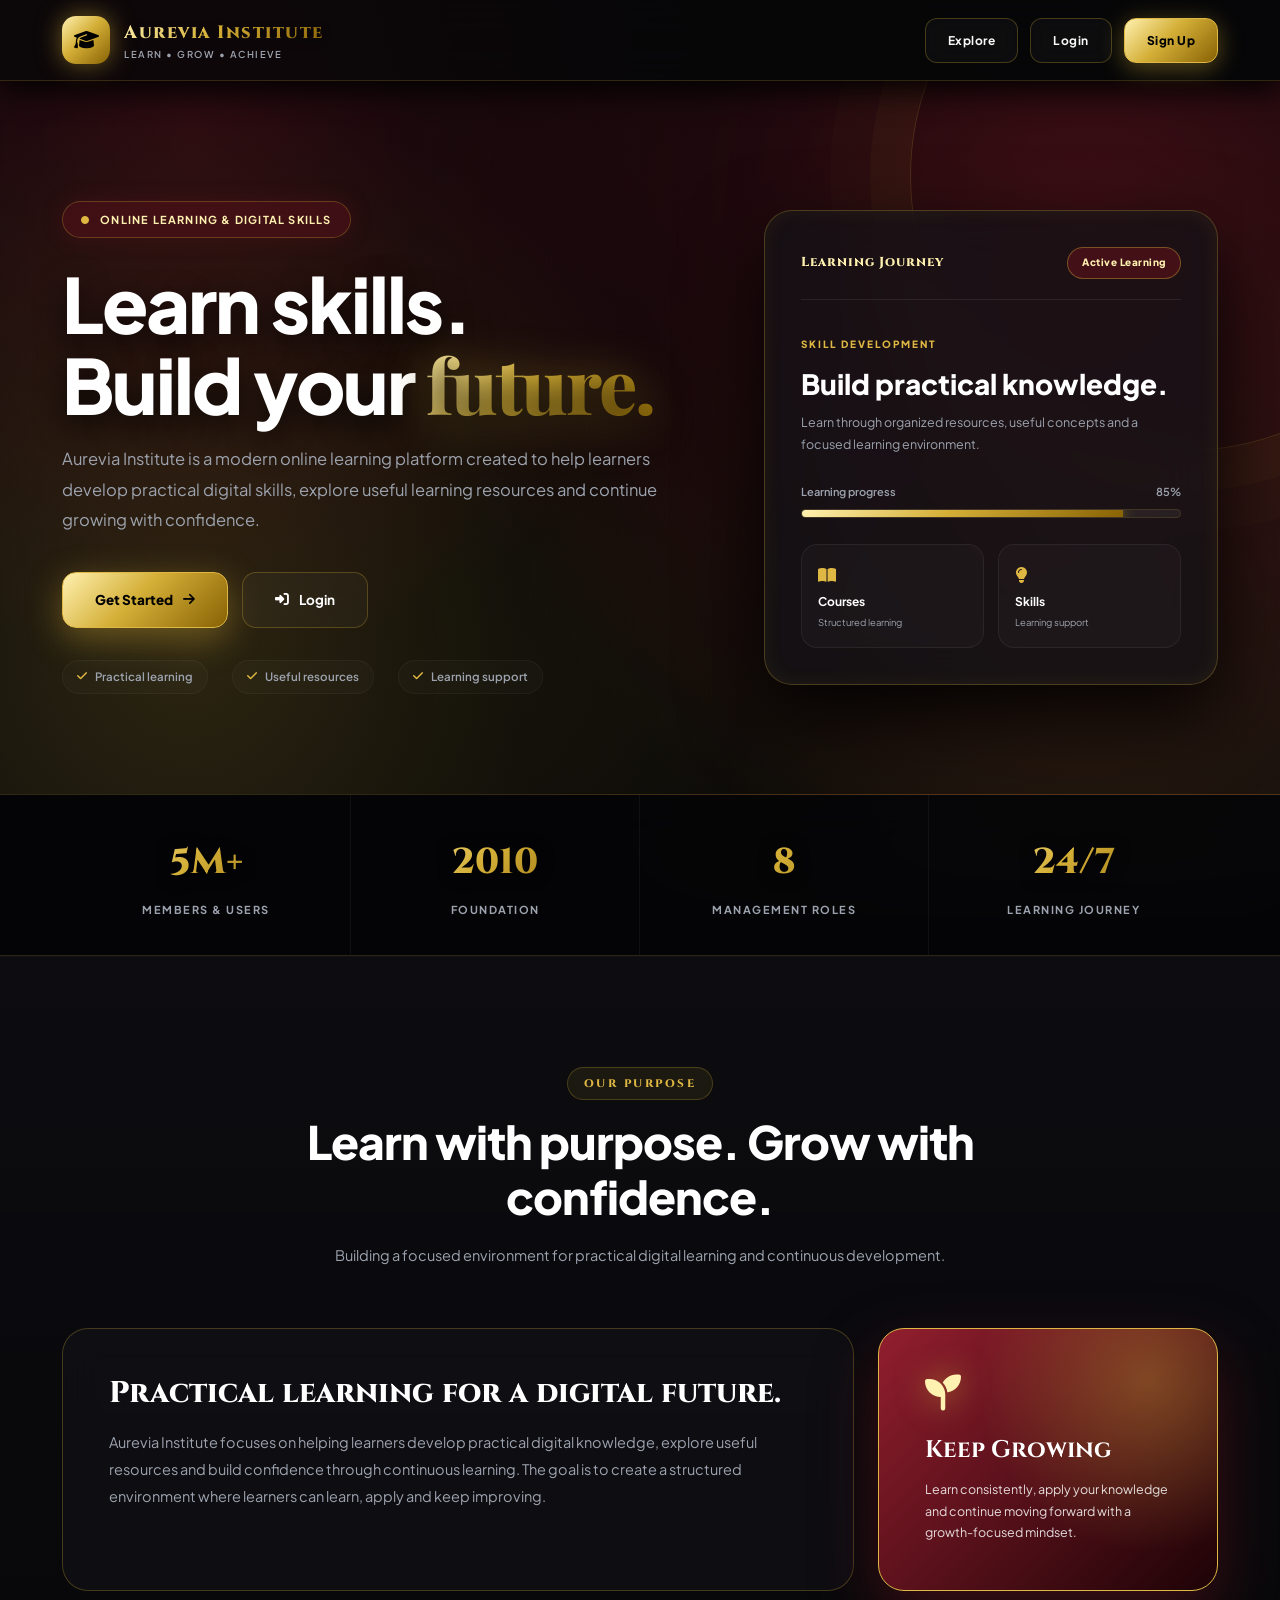
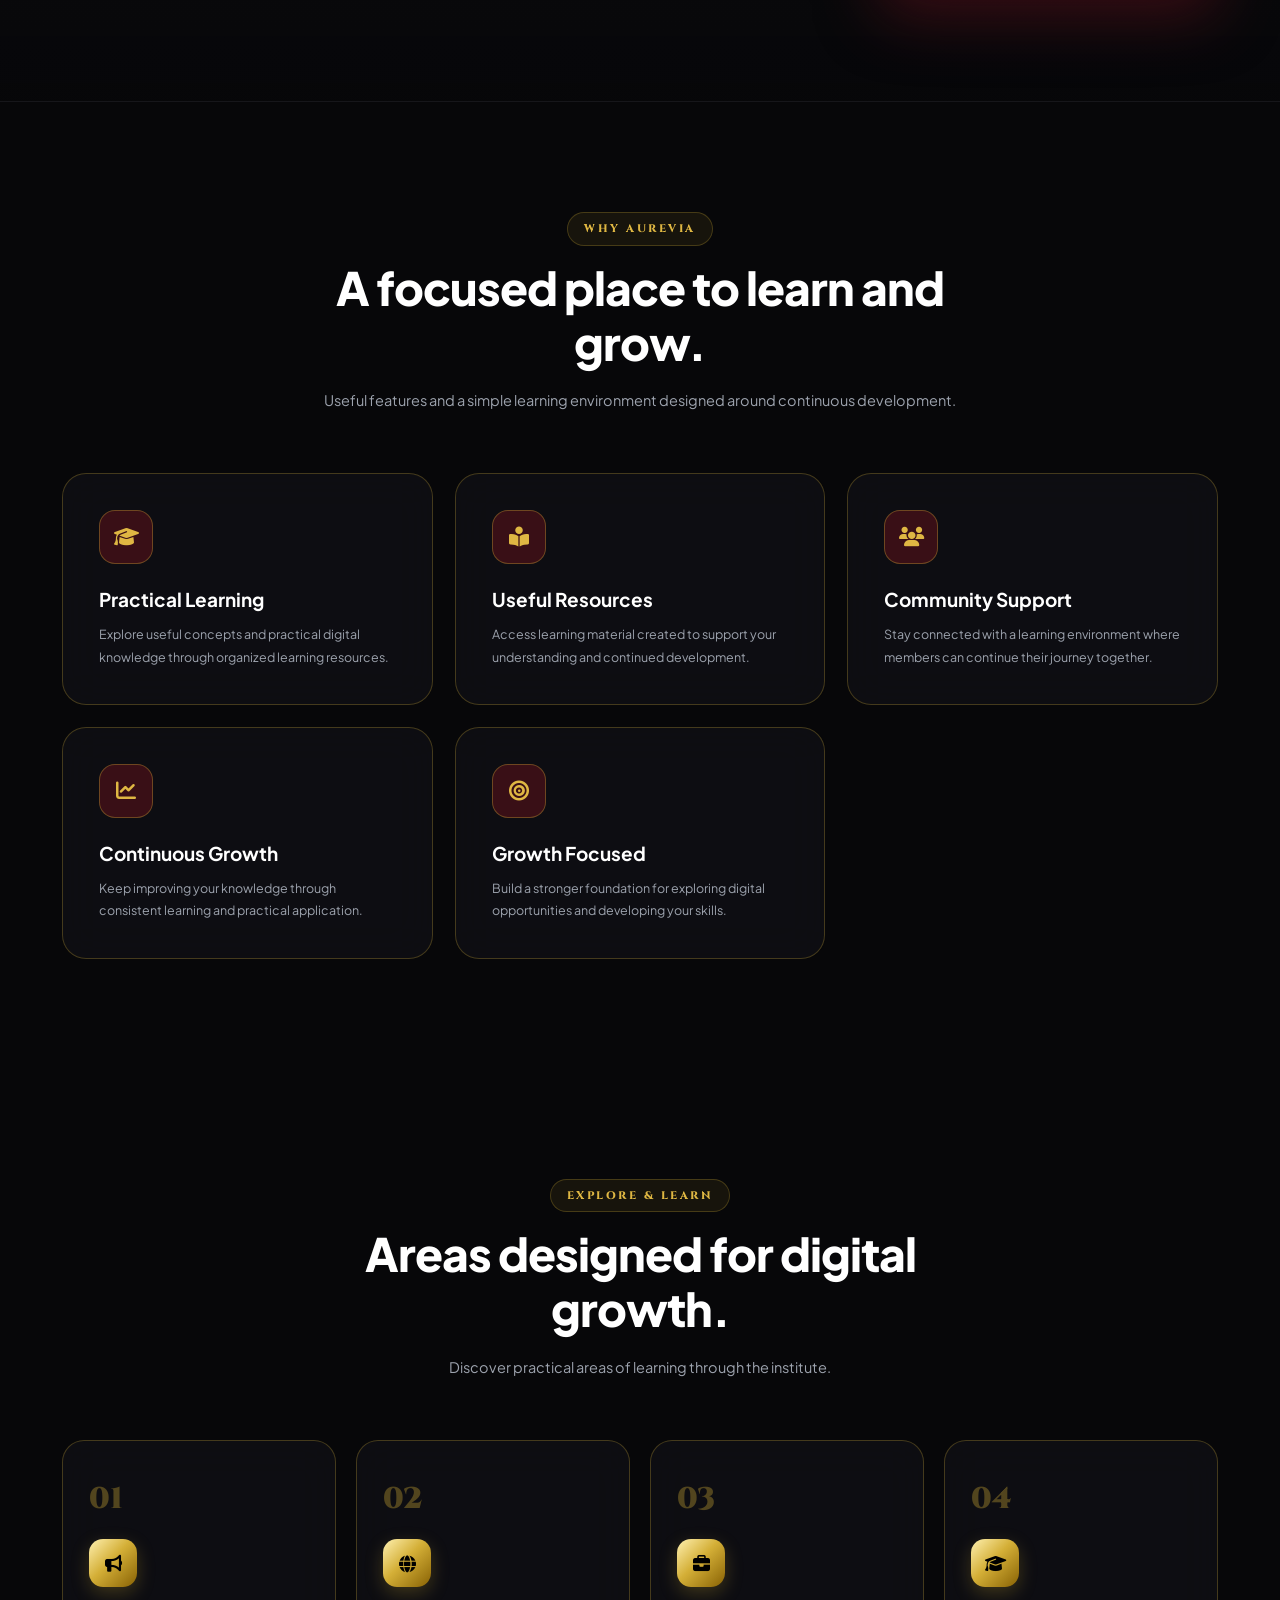
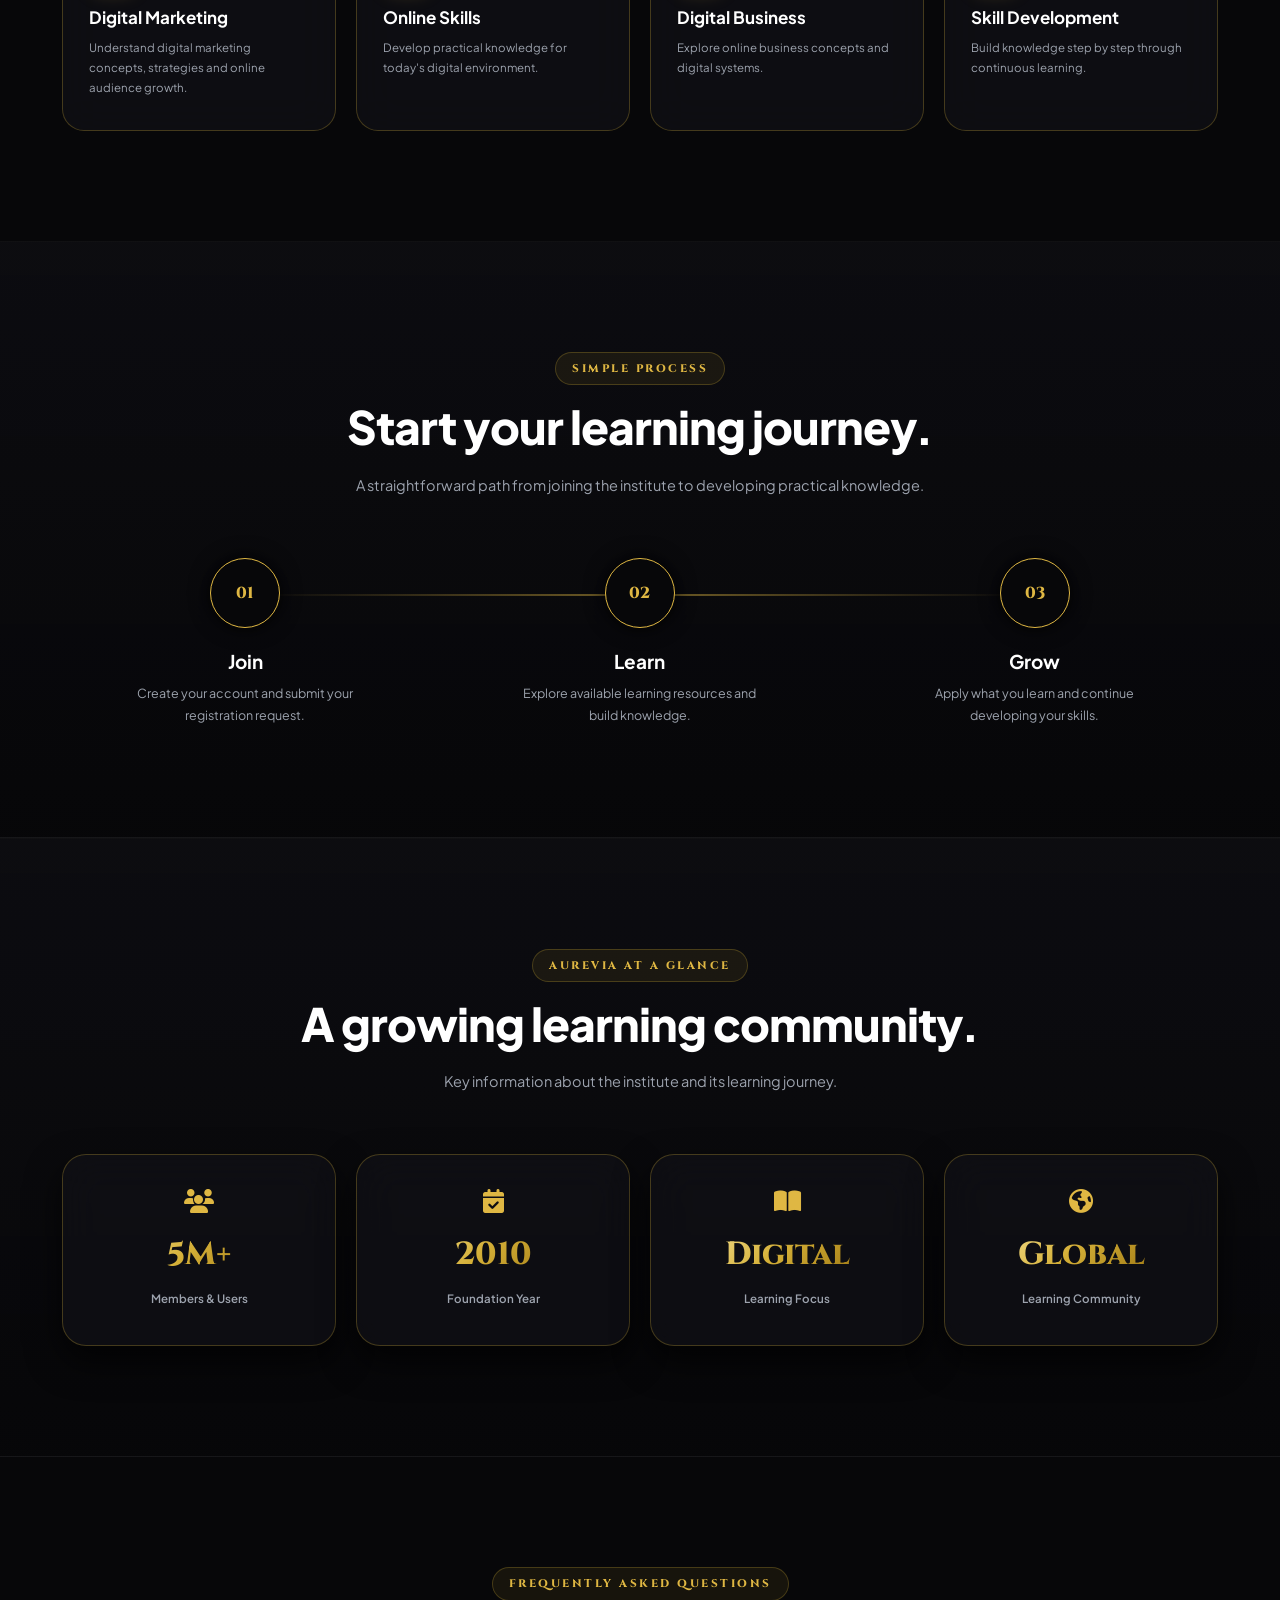
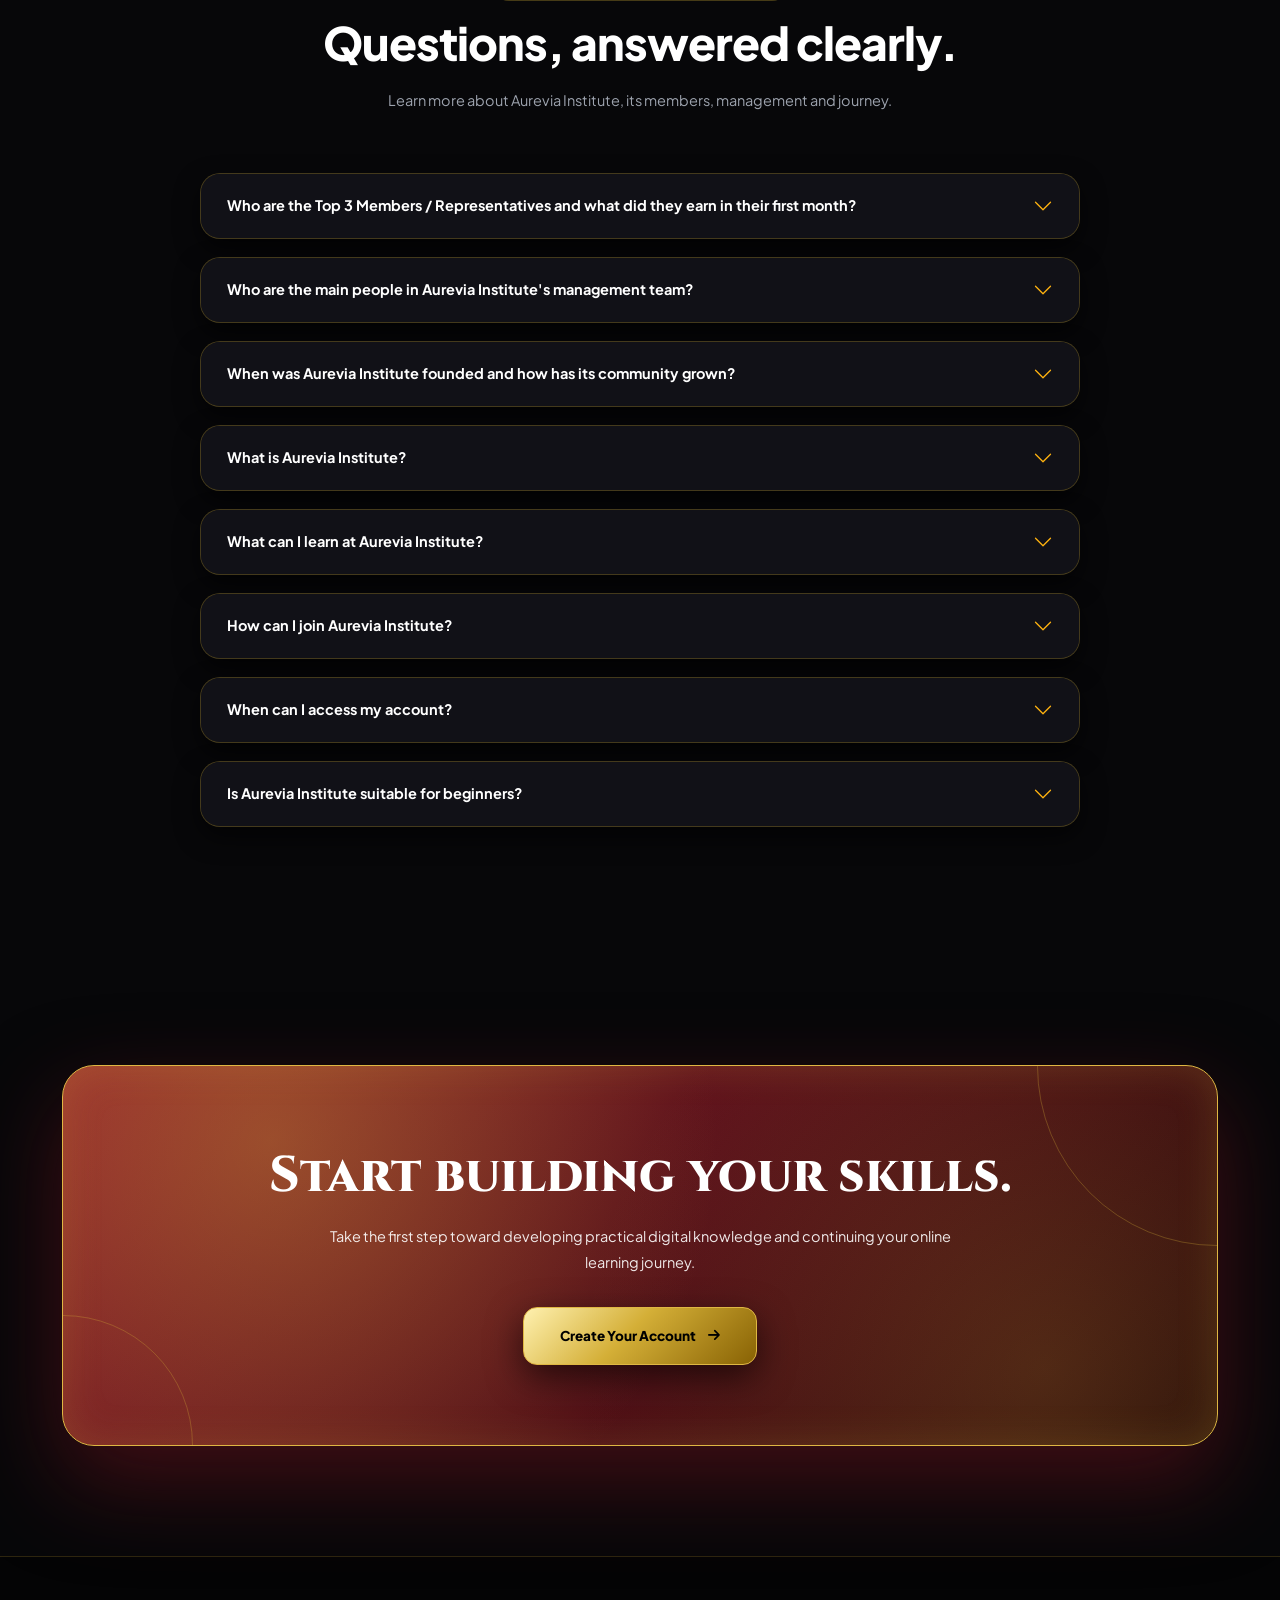
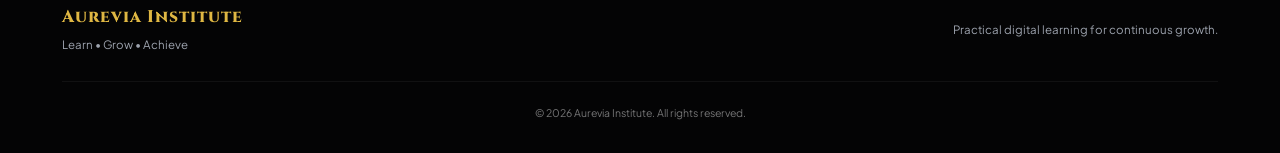
==== index.html @ 8a97bbe3 "Add website files and sitemap" ====
<!DOCTYPE html>
<html lang="en">
<head>
<meta charset="UTF-8">
<meta name="viewport" content="width=device-width, initial-scale=1.0, maximum-scale=1.0, user-scalable=no">
<title>Aurevia Institute | Learn Digital Skills & Grow Online</title>

<meta name="description" content="Aurevia Institute is an online learning platform for practical digital skills, useful courses, learning resources, community support and continuous growth.">
<meta name="keywords" content="Aurevia Institute, online courses, digital skills, online learning, digital marketing, freelancing, skill development, Pakistan">
<meta name="author" content="Aurevia Institute">
<meta name="robots" content="index, follow">
<meta name="theme-color" content="#58111a">

<link rel="canonical" href="https://your-domain.com/">

<meta property="og:type" content="website">
<meta property="og:title" content="Aurevia Institute | Learn Digital Skills">
<meta property="og:description" content="Build practical digital skills and continue your learning journey with Aurevia Institute.">
<meta property="og:url" content="https://your-domain.com/">
<meta property="og:site_name" content="Aurevia Institute">
<meta property="og:image" content="images/banner.png">

<link rel="icon" href="images/banner.png">

<link rel="preconnect" href="https://fonts.googleapis.com">
<link rel="preconnect" href="https://fonts.gstatic.com" crossorigin>

<link href="https://fonts.googleapis.com/css2?family=Cinzel:wght@600;700;800;900&family=Plus+Jakarta+Sans:wght@300;400;500;600;700;800&family=Playfair+Display:ital,wght@0,600;0,700;1,600&display=swap" rel="stylesheet">

<link href="https://cdn.jsdelivr.net/npm/bootstrap@5.3.3/dist/css/bootstrap.min.css" rel="stylesheet">
<link rel="stylesheet" href="https://cdnjs.cloudflare.com/ajax/libs/font-awesome/6.5.1/css/all.min.css">

<style>
:root{
 --primary:#58111a;
 --primary-dark:#1d0306;
 --primary-light:#921e2e;
 --gold:#dfb743;
 --gold-light:#fff1b0;
 --gold-gradient:linear-gradient(135deg, #fff1b0 0%, #d4af37 45%, #886204 100%);
 --maroon-glow:rgba(146, 30, 46, 0.45);
 --dark-bg:#070709;
 --card-bg:rgba(18, 18, 24, 0.65);
 --card-border:rgba(212, 175, 55, 0.28);
 --text-light:#f8f9fa;
 --text-muted:#9da3ae;
 --white:#ffffff;
 --shadow:0 25px 50px -12px rgba(0, 0, 0, 0.85);
}

*{box-sizing:border-box}

html{
 scroll-behavior:smooth;
}

body{
 margin:0;
 font-family:"Plus Jakarta Sans",sans-serif;
 color:var(--text-light);
 background-color:var(--dark-bg);
 background-image:
  radial-gradient(circle at 15% 15%, rgba(88,17,26,0.45) 0%, transparent 40%),
  radial-gradient(circle at 85% 75%, rgba(212,175,55,0.12) 0%, transparent 45%),
  radial-gradient(circle at 50% 50%, #040405 0%, #070709 100%);
 background-attachment: fixed;
 line-height:1.75;
 overflow-x:hidden;
}

a{text-decoration:none}
img{max-width:100%;display:block}
.container{max-width:1180px}

/* HEADER */

.site-header{
 position:sticky;
 top:0;
 z-index:1000;
 background:rgba(7, 7, 9, 0.75);
 border-bottom:1px solid rgba(212, 175, 55, 0.2);
 backdrop-filter:blur(25px);
 -webkit-backdrop-filter:blur(25px);
 box-shadow:0 10px 30px rgba(0,0,0,0.9);
}

.header-inner{
 min-height:80px;
 display:flex;
 align-items:center;
 justify-content:space-between;
}

.brand{
 display:flex;
 align-items:center;
 gap:14px;
 color:var(--white);
}

.brand:hover{color:var(--white)}

.brand-icon{
 width:48px;
 height:48px;
 display:flex;
 align-items:center;
 justify-content:center;
 border-radius:14px;
 background:var(--gold-gradient);
 color:#000;
 box-shadow:0 0 25px rgba(212,175,55,0.5);
 transition:all .4s cubic-bezier(0.175, 0.885, 0.32, 1.275);
 font-size:1.25rem;
}

.brand:hover .brand-icon{
 transform:rotate(-10deg) scale(1.12);
 box-shadow:0 0 35px rgba(212,175,55,0.8);
}

.brand-name{
 display:block;
 font-family:'Cinzel', serif;
 font-size:18px;
 font-weight:800;
 letter-spacing:1.5px;
 background:var(--gold-gradient);
 -webkit-background-clip:text;
 -webkit-text-fill-color:transparent;
 filter:drop-shadow(0 2px 4px rgba(0,0,0,0.5));
}

.brand-tagline{
 display:block;
 font-size:9.5px;
 color:var(--text-muted);
 letter-spacing:1.5px;
 font-weight:600;
 margin-top:-2px;
 text-transform:uppercase;
}

.header-actions{
 display:flex;
 align-items:center;
 gap:12px;
}

.header-login,
.header-signup{
 position:relative;
 overflow:hidden;
 padding:11px 22px;
 border-radius:12px;
 font-size:12px;
 font-weight:700;
 letter-spacing:0.5px;
 transition:all .35s ease;
 cursor:pointer;
}

.header-login{
 color:var(--text-light);
 border:1px solid var(--card-border);
 background:rgba(255,255,255,0.03);
 backdrop-filter:blur(10px);
}

.header-login:hover{
 color:var(--gold-light);
 border-color:var(--gold);
 transform:translateY(-3px);
 box-shadow:0 10px 25px rgba(212,175,55,0.25);
 background:rgba(212,175,55,0.12);
}

.header-signup{
 color:#000;
 background:var(--gold-gradient);
 border:1px solid var(--gold);
 box-shadow:0 5px 25px rgba(212,175,55,0.4);
 font-weight:800;
}

.header-signup:hover{
 color:#000;
 transform:translateY(-3px) scale(1.03);
 box-shadow:0 12px 35px rgba(212,175,55,0.65);
}

/* PREMIUM SHINE EFFECT */

.header-login::after,
.header-signup::after,
.btn-main::after,
.btn-outline::after,
.cta-button::after,
.info-card::after,
.area::after,
.hero-card::after{
 content:"";
 position:absolute;
 top:-150%;
 left:-50%;
 width:40%;
 height:400%;
 transform:rotate(30deg) translateX(-300%);
 background:linear-gradient(
  90deg,
  transparent,
  rgba(255,255,255,0.5),
  transparent
 );
 transition:transform 0.9s cubic-bezier(0.19, 1, 0.22, 1);
 pointer-events:none;
}

.header-login:hover::after,
.header-signup:hover::after,
.btn-main:hover::after,
.btn-outline:hover::after,
.cta-button:hover::after,
.info-card:hover::after,
.area:hover::after,
.hero-card:hover::after{
 transform:rotate(30deg) translateX(800%);
}

/* HERO */

.hero{
 position:relative;
 overflow:hidden;
 padding:120px 0 100px;
 background:
  radial-gradient(circle at 85% 20%, rgba(88, 17, 26, 0.65), transparent 55%),
  radial-gradient(circle at 15% 80%, rgba(212, 175, 55, 0.18), transparent 45%);
 border-bottom:1px solid rgba(212,175,55,0.2);
}

.hero::before{
 content:"";
 position:absolute;
 width:550px;
 height:550px;
 right:-180px;
 top:-180px;
 border:1px solid rgba(212, 175, 55, 0.2);
 border-radius:50%;
 box-shadow:
 0 0 0 40px rgba(212,175,55,0.03),
 0 0 0 80px rgba(212,175,55,0.015);
 pointer-events:none;
 animation:pulseGlow 8s infinite alternate ease-in-out;
}

@keyframes pulseGlow{
 0%{ transform: scale(1) rotate(0deg); opacity: 0.6; }
 100%{ transform: scale(1.05) rotate(10deg); opacity: 1; }
}

.hero-badge{
 display:inline-flex;
 align-items:center;
 gap:10px;
 padding:8px 18px;
 border:1px solid var(--card-border);
 border-radius:30px;
 background:rgba(88, 17, 26, 0.5);
 color:var(--gold-light);
 font-size:11px;
 font-weight:700;
 letter-spacing:1.2px;
 text-transform:uppercase;
 box-shadow:0 0 20px rgba(88,17,26,0.4);
 backdrop-filter:blur(10px);
}

.hero-badge i{
 font-size:8px; 
 color:var(--gold);
 animation:blink 1.5s infinite;
}

@keyframes blink { 0%, 100% { opacity: 1; } 50% { opacity: 0.3; } }

.hero h1{
 margin:25px 0 20px;
 max-width:780px;
 font-size:clamp(44px,6.5vw,76px);
 line-height:1.06;
 letter-spacing:-2px;
 font-weight:800;
 color:#fff;
 text-shadow:0 10px 30px rgba(0,0,0,0.8);
}

.hero h1 span{
 font-family:"Playfair Display",serif;
 background:var(--gold-gradient);
 -webkit-background-clip:text;
 background-clip:text;
 color:transparent;
 filter:drop-shadow(0 0 20px rgba(212,175,55,0.35));
}

.hero-description{
 max-width:650px;
 margin:0;
 color:var(--text-muted);
 font-size:16.5px;
 line-height:1.85;
 font-weight:400;
}

.hero-actions{
 display:flex;
 flex-wrap:wrap;
 gap:14px;
 margin-top:36px;
}

.btn-main,
.btn-outline{
 position:relative;
 overflow:hidden;
 display:inline-flex;
 align-items:center;
 justify-content:center;
 gap:10px;
 padding:15px 32px;
 border-radius:14px;
 font-size:13.5px;
 font-weight:700;
 transition:all .35s ease;
 cursor:pointer;
}

.btn-main{
 color:#000;
 background:var(--gold-gradient);
 border:1px solid var(--gold);
 box-shadow:0 10px 35px rgba(212,175,55,0.4);
 font-weight:800;
}

.btn-main:hover{
 color:#000;
 transform:translateY(-4px);
 box-shadow:0 18px 45px rgba(212,175,55,0.6);
}

.btn-outline{
 color:#fff;
 background:rgba(255,255,255,0.03);
 border:1px solid var(--card-border);
 backdrop-filter:blur(10px);
}

.btn-outline:hover{
 color:var(--gold-light);
 border-color:var(--gold);
 transform:translateY(-4px);
 background:rgba(212,175,55,0.1);
 box-shadow:0 12px 35px rgba(0,0,0,0.6);
}

.hero-trust{
 display:flex;
 flex-wrap:wrap;
 gap:24px;
 margin-top:32px;
 color:var(--text-muted);
 font-size:11.5px;
 font-weight:600;
}

.hero-trust span{
 display:flex;
 align-items:center;
 gap:8px;
 background:rgba(255,255,255,0.02);
 padding:6px 14px;
 border-radius:20px;
 border:1px solid rgba(255,255,255,0.04);
}

.hero-trust i{color:var(--gold)}

.hero-visual{
 position:relative;
 min-height:440px;
 display:flex;
 align-items:center;
 justify-content:center;
}

.hero-card{
 width:min(100%,480px);
 padding:36px;
 border:1px solid var(--card-border);
 border-radius:28px;
 background:rgba(18, 18, 24, 0.7);
 backdrop-filter:blur(25px);
 -webkit-backdrop-filter:blur(25px);
 box-shadow:0 30px 80px rgba(0,0,0,0.95), inset 0 0 20px rgba(212,175,55,0.08);
 transition:all .45s ease;
 position:relative;
 overflow:hidden;
}

.hero-card:hover{
 transform:translateY(-10px) scale(1.02);
 border-color:var(--gold);
 box-shadow:0 40px 90px rgba(88,17,26,0.65), 0 0 30px rgba(212,175,55,0.25);
}

.hero-card-top{
 display:flex;
 align-items:center;
 justify-content:space-between;
 padding-bottom:20px;
 border-bottom:1px solid rgba(255,255,255,0.08);
}

.hero-card-title{
 font-size:13px;
 font-weight:800;
 color:var(--gold-light);
 font-family:'Cinzel', serif;
 letter-spacing:1px;
}

.hero-status{
 padding:6px 14px;
 border-radius:20px;
 background:rgba(88, 17, 26, 0.65);
 border:1px solid rgba(212,175,55,0.4);
 color:var(--gold-light);
 font-size:10px;
 font-weight:800;
 letter-spacing:0.5px;
}

.hero-card-body{
 padding-top:28px;
}

.hero-card-body small{
 color:var(--gold);
 font-size:10px;
 font-weight:800;
 letter-spacing:2px;
}

.hero-card-body h2{
 margin:10px 0;
 font-size:28px;
 line-height:1.3;
 color:#fff;
 font-weight:800;
}

.hero-card-body p{
 margin:0;
 color:var(--text-muted);
 font-size:12.5px;
 line-height:1.75;
}

.progress-area{margin-top:26px}

.progress-label{
 display:flex;
 justify-content:space-between;
 font-size:11px;
 color:var(--text-muted);
 margin-bottom:8px;
 font-weight:600;
}

.progress{
 height:9px;
 background:rgba(255,255,255,0.06);
 border-radius:20px;
 overflow:hidden;
 border:1px solid rgba(212,175,55,0.15);
}

.progress-bar{
 background:var(--gold-gradient);
 box-shadow:0 0 15px rgba(212,175,55,0.9);
}

.hero-mini-grid{
 display:grid;
 grid-template-columns:repeat(2,1fr);
 gap:14px;
 margin-top:26px;
}

.hero-mini{
 padding:16px;
 border:1px solid rgba(255,255,255,0.06);
 border-radius:16px;
 background:rgba(255,255,255,0.025);
 transition:all .35s ease;
}

.hero-mini:hover{
 transform:translateY(-4px);
 border-color:var(--gold);
 background:rgba(88,17,26,0.35);
 box-shadow:0 12px 28px rgba(0,0,0,0.6);
}

.hero-mini i{
 color:var(--gold);
 font-size:16px;
 margin-bottom:8px;
}

.hero-mini strong{
 display:block;
 font-size:12px;
 color:#fff;
}

.hero-mini span{
 display:block;
 color:var(--text-muted);
 font-size:9.5px;
 margin-top:2px;
}

/* STATS */

.stats{
 border-bottom:1px solid rgba(212,175,55,0.2);
 background:rgba(5, 5, 7, 0.9);
 position:relative;
 z-index:10;
 backdrop-filter:blur(20px);
}

.stats-grid{
 display:grid;
 grid-template-columns:repeat(4,1fr);
}

.stat{
 padding:36px 20px;
 text-align:center;
 border-right:1px solid rgba(255,255,255,0.05);
 transition:all .35s ease;
}

.stat:last-child{border-right:0}

.stat:hover{
 background:rgba(88, 17, 26, 0.3);
 box-shadow:inset 0 0 25px rgba(212,175,55,0.08);
}

.stat strong{
 display:block;
 font-family:'Cinzel', serif;
 background:var(--gold-gradient);
 -webkit-background-clip:text;
 -webkit-text-fill-color:transparent;
 font-size:36px;
 font-weight:800;
 filter:drop-shadow(0 2px 8px rgba(0,0,0,0.8));
}

.stat span{
 display:block;
 margin-top:6px;
 color:var(--text-muted);
 font-size:11px;
 text-transform:uppercase;
 letter-spacing:1.5px;
 font-weight:700;
}

/* COMMON SECTIONS */

.section{
 padding:110px 0;
 position:relative;
}

.section-light{
 background:linear-gradient(180deg, rgba(15, 15, 20, 0.7) 0%, rgba(7, 7, 9, 0.95) 100%);
 border-top:1px solid rgba(255,255,255,0.04);
 border-bottom:1px solid rgba(255,255,255,0.04);
}

.section-head{
 max-width:720px;
 margin:0 auto 60px;
 text-align:center;
}

.section-label{
 display:inline-block;
 margin-bottom:14px;
 color:var(--gold);
 font-size:11px;
 font-weight:800;
 letter-spacing:2.5px;
 text-transform:uppercase;
 font-family:'Cinzel', serif;
 background:rgba(212,175,55,0.08);
 padding:6px 16px;
 border-radius:20px;
 border:1px solid rgba(212,175,55,0.25);
}

.section-head h2{
 margin:0;
 font-size:clamp(32px,4.2vw,46px);
 line-height:1.2;
 letter-spacing:-1px;
 font-weight:800;
 color:#fff;
}

.section-head p{
 margin:18px auto 0;
 max-width:640px;
 color:var(--text-muted);
 font-size:14.5px;
}

/* PURPOSE */

.purpose{
 display:grid;
 grid-template-columns:1.4fr .6fr;
 gap:24px;
}

.purpose-main,
.purpose-side{
 border-radius:26px;
 padding:46px;
 transition:all .4s ease;
 position:relative;
 overflow:hidden;
}

.purpose-main{
 border:1px solid var(--card-border);
 background:var(--card-bg);
 backdrop-filter:blur(20px);
}

.purpose-main:hover{
 transform:translateY(-6px);
 box-shadow:0 30px 70px rgba(88,17,26,0.45);
 border-color:var(--gold);
}

.purpose-main h3{
 margin:0 0 18px;
 font-size:30px;
 font-weight:800;
 color:#fff;
 font-family:'Cinzel', serif;
}

.purpose-main p{
 margin:0;
 color:var(--text-muted);
 font-size:14.5px;
 line-height:1.85;
}

.purpose-side{
 color:#fff;
 background:
  radial-gradient(circle at 80% 20%, rgba(212,175,55,0.35), transparent 50%),
  linear-gradient(135deg, var(--primary-light), var(--primary-dark));
 border:1px solid var(--gold);
 box-shadow:0 25px 60px rgba(88,17,26,0.6);
}

.purpose-side:hover{
 transform:translateY(-6px) scale(1.02);
 box-shadow:0 35px 80px rgba(88,17,26,0.8), 0 0 30px rgba(212,175,55,0.4);
}

.purpose-side i{
 font-size:36px;
 margin-bottom:25px;
 color:var(--gold-light);
 filter:drop-shadow(0 0 15px rgba(212,175,55,0.6));
}

.purpose-side h3{
 margin:0 0 14px;
 font-size:24px;
 font-family:'Cinzel', serif;
 font-weight:700;
}

.purpose-side p{
 margin:0;
 color:rgba(255,255,255,0.85);
 font-size:12.5px;
}

/* CARDS */

.cards-grid{
 display:grid;
 grid-template-columns:repeat(3,1fr);
 gap:22px;
}

.info-card{
 position:relative;
 overflow:hidden;
 padding:36px;
 border:1px solid var(--card-border);
 border-radius:24px;
 background:var(--card-bg);
 backdrop-filter:blur(20px);
 transition:all .4s ease;
}

.info-card:hover{
 transform:translateY(-8px);
 border-color:var(--gold);
 box-shadow:0 30px 60px rgba(88,17,26,0.45), 0 0 20px rgba(212,175,55,0.2);
 background:rgba(24, 24, 32, 0.85);
}

.icon{
 width:54px;
 height:54px;
 display:flex;
 align-items:center;
 justify-content:center;
 margin-bottom:24px;
 border-radius:16px;
 background:rgba(88, 17, 26, 0.6);
 border:1px solid rgba(212,175,55,0.35);
 color:var(--gold);
 font-size:20px;
 transition:all .4s cubic-bezier(0.175, 0.885, 0.32, 1.275);
}

.info-card:hover .icon{
 transform:scale(1.12) rotate(-6deg);
 background:var(--gold-gradient);
 color:#000;
 box-shadow:0 0 25px rgba(212,175,55,0.6);
}

.info-card h3{
 margin:0 0 12px;
 font-size:19px;
 color:#fff;
 font-weight:700;
}

.info-card p{
 margin:0;
 color:var(--text-muted);
 font-size:12.5px;
 line-height:1.8;
}

/* LEARNING AREAS */

.area-grid{
 display:grid;
 grid-template-columns:repeat(4,1fr);
 gap:20px;
}

.area{
 position:relative;
 overflow:hidden;
 padding:32px 26px;
 border:1px solid var(--card-border);
 border-radius:22px;
 background:var(--card-bg);
 backdrop-filter:blur(20px);
 transition:all .4s ease;
}

.area:hover{
 transform:translateY(-8px);
 border-color:var(--gold);
 box-shadow:0 30px 60px rgba(88,17,26,0.45);
 background:rgba(24, 24, 32, 0.85);
}

.area-number{
 color:rgba(212, 175, 55, 0.35);
 font-size:30px;
 font-weight:900;
 font-family:'Cinzel', serif;
}

.area-icon{
 width:48px;
 height:48px;
 display:flex;
 align-items:center;
 justify-content:center;
 margin:14px 0 20px;
 border-radius:14px;
 background:var(--gold-gradient);
 color:#000;
 transition:all .4s ease;
 font-size:17px;
 box-shadow:0 6px 18px rgba(212,175,55,0.25);
}

.area:hover .area-icon{
 transform:scale(1.12) rotate(-6deg);
 box-shadow:0 0 30px rgba(212,175,55,0.7);
}

.area h3{
 margin:0 0 10px;
 font-size:17px;
 color:#fff;
 font-weight:700;
}

.area p{
 margin:0;
 color:var(--text-muted);
 font-size:11.5px;
 line-height:1.75;
}

/* JOURNEY */

.journey{
 display:grid;
 grid-template-columns:repeat(3,1fr);
 gap:28px;
 position:relative;
}

.journey-line{
 position:absolute;
 left:17%;
 right:17%;
 top:36px;
 height:2px;
 background:linear-gradient(90deg,transparent,var(--gold),transparent);
 opacity:0.5;
}

.step{
 position:relative;
 z-index:1;
 text-align:center;
}

.step-number{
 width:70px;
 height:70px;
 margin:0 auto 22px;
 display:flex;
 align-items:center;
 justify-content:center;
 border:1px solid var(--gold);
 border-radius:50%;
 background:var(--dark-bg);
 color:var(--gold);
 font-size:16px;
 font-weight:800;
 font-family:'Cinzel', serif;
 transition:all .4s ease;
 box-shadow:0 0 20px rgba(0,0,0,0.9);
}

.step:hover .step-number{
 background:var(--gold-gradient);
 color:#000;
 transform:scale(1.15);
 box-shadow:0 0 35px rgba(212,175,55,0.7);
}

.step h3{
 margin:0 0 10px;
 font-size:19px;
 color:#fff;
 font-weight:700;
}

.step p{
 max-width:260px;
 margin:auto;
 color:var(--text-muted);
 font-size:12.5px;
}

/* PREMIUM STATS */

.premium-stats{
 display:grid;
 grid-template-columns:repeat(4,1fr);
 gap:20px;
}

.premium-stat{
 position:relative;
 overflow:hidden;
 padding:34px 24px;
 border:1px solid var(--card-border);
 border-radius:24px;
 background:var(--card-bg);
 backdrop-filter:blur(20px);
 text-align:center;
 box-shadow:0 15px 35px rgba(0,0,0,0.7);
 transition:all .4s ease;
}

.premium-stat::before{
 content:"";
 position:absolute;
 inset:0;
 background:linear-gradient(
  120deg,
  transparent 35%,
  rgba(212,175,55,0.2),
  transparent 65%
 );
 transform:translateX(-110%);
 transition:.8s;
}

.premium-stat:hover::before{
 transform:translateX(110%);
}

.premium-stat:hover{
 transform:translateY(-8px);
 border-color:var(--gold);
 box-shadow:0 30px 60px rgba(88,17,26,0.5), 0 0 25px rgba(212,175,55,0.25);
}

.premium-stat i{
 color:var(--gold);
 font-size:24px;
 margin-bottom:14px;
}

.premium-stat strong{
 display:block;
 font-family:'Cinzel', serif;
 font-size:32px;
 background:var(--gold-gradient);
 -webkit-background-clip:text;
 background-clip:text;
 color:transparent;
 font-weight:800;
}

.premium-stat span{
 color:var(--text-muted);
 font-size:11.5px;
 font-weight:600;
}

/* FAQ */

.faq-wrap{
 max-width:880px;
 margin:auto;
}

.accordion-item{
 margin-bottom:18px;
 border:1px solid var(--card-border)!important;
 border-radius:20px!important;
 overflow:hidden;
 background:var(--card-bg);
 backdrop-filter:blur(20px);
 transition:all .35s ease;
 box-shadow:0 10px 25px rgba(0,0,0,0.6);
}

.accordion-item:hover{
 border-color:var(--gold)!important;
 box-shadow:0 15px 35px rgba(88,17,26,0.45), 0 0 20px rgba(212,175,55,0.2);
 transform:translateY(-3px);
}

.accordion-button{
 padding:22px 26px;
 font-size:14.5px;
 font-weight:700;
 color:#fff;
 background:rgba(20, 20, 28, 0.7);
 box-shadow:none!important;
 transition:all .3s ease;
}

.accordion-button:hover{
 color:var(--gold-light);
 padding-left:30px;
 background:rgba(88, 17, 26, 0.25);
}

.accordion-button:not(.collapsed){
 color:var(--gold);
 background:rgba(88, 17, 26, 0.45);
 border-bottom:1px solid var(--card-border);
}

.accordion-button::after {
  filter: invert(80%) sepia(50%) saturate(1000%) hue-rotate(350deg);
}

.accordion-body{
 padding:26px;
 color:var(--text-muted);
 font-size:13.5px;
 line-height:1.85;
 background:rgba(10, 10, 14, 0.85);
}

.accordion-body strong{
 color:var(--gold-light);
 font-weight:700;
}

/* CTA */

.cta{
 padding:110px 0;
}

.cta-box{
 position:relative;
 overflow:hidden;
 padding:80px 35px;
 border-radius:32px;
 background:
  radial-gradient(circle at 18% 20%, rgba(212,175,55,0.35), transparent 45%),
  radial-gradient(circle at 85% 80%, rgba(212,175,55,0.2), transparent 45%),
  linear-gradient(135deg, var(--primary-light), var(--primary-dark));
 color:#fff;
 text-align:center;
 border:1px solid var(--gold);
 box-shadow:0 35px 90px rgba(88,17,26,0.7), inset 0 0 40px rgba(212,175,55,0.2);
}

.cta-box::before,
.cta-box::after{
 content:"";
 position:absolute;
 border:1px solid rgba(212,175,55,0.3);
 border-radius:50%;
 pointer-events:none;
}

.cta-box::before{
 width:360px;
 height:360px;
 right:-180px;
 top:-180px;
}

.cta-box::after{
 width:260px;
 height:260px;
 left:-130px;
 bottom:-130px;
}

.cta-box h2{
 margin:0 0 18px;
 font-size:clamp(32px,4.5vw,50px);
 font-weight:800;
 font-family:'Cinzel', serif;
 position:relative;
 z-index:1;
 color:#fff;
}

.cta-box p{
 max-width:640px;
 margin:0 auto 32px;
 color:rgba(255,255,255,0.9);
 font-size:14.5px;
 position:relative;
 z-index:1;
}

.cta-button{
 position:relative;
 overflow:hidden;
 display:inline-flex;
 align-items:center;
 gap:12px;
 padding:16px 36px;
 border-radius:14px;
 background:var(--gold-gradient);
 color:#000;
 font-size:13.5px;
 font-weight:800;
 z-index:2;
 transition:all .35s ease;
 border:1px solid var(--gold);
 box-shadow:0 12px 35px rgba(0,0,0,0.6);
 cursor:pointer;
}

.cta-button:hover{
 color:#000;
 transform:translateY(-4px) scale(1.03);
 box-shadow:0 18px 45px rgba(212,175,55,0.7);
}

/* FOOTER */

footer{
 padding:45px 0 30px;
 background:#040405;
 border-top:1px solid rgba(212,175,55,0.2);
 color:var(--text-muted);
}

.footer-top{
 display:flex;
 align-items:center;
 justify-content:space-between;
 gap:20px;
}

.footer-brand{
 font-family:'Cinzel', serif;
 color:var(--gold);
 font-size:17px;
 font-weight:800;
 letter-spacing:1px;
}

.footer-desc{
 margin:4px 0 0;
 font-size:11.5px;
 color:var(--text-muted);
}

.footer-copy{
 padding-top:22px;
 margin-top:26px;
 border-top:1px solid rgba(255,255,255,0.05);
 font-size:10.5px;
 text-align:center;
 color:rgba(255,255,255,0.45);
}

/* RESPONSIVE */

@media(max-width:991px){
 .purpose{ grid-template-columns:1fr; }
 .area-grid{ grid-template-columns:repeat(2,1fr); }
 .cards-grid{ grid-template-columns:repeat(2,1fr); }
 .premium-stats{ grid-template-columns:repeat(2,1fr); }
}

@media(max-width:767px){
 .header-inner{ min-height:70px; }
 .brand-tagline{ display:none; }
 .brand-name{ font-size:15px; }
 .brand-icon{ width:40px; height:40px; font-size:1.1rem; }
 .header-login, .header-signup{ padding:9px 14px; font-size:11px; }
  .premium-stat strong{
  font-size:26px;
  }
 .hero{ padding:70px 0; }
 .hero h1{ font-size:42px; letter-spacing:-1px; }
 .hero-description{ font-size:13.5px; }
 .hero-actions{ flex-direction:column; }
 .btn-main, .btn-outline{ width:100%; }
 .hero-trust{ flex-direction:column; gap:10px; }
 .hero-visual{ margin-top:25px; min-height:auto; }
 .hero-card{ padding:26px; }
 .stats-grid{ grid-template-columns:repeat(2,1fr); }
 .stat:nth-child(2){ border-right:0; }
 .stat:nth-child(1), .stat:nth-child(2){ border-bottom:1px solid rgba(255,255,255,0.05); }
 .section{ padding:75px 0; }
 .section-head{ margin-bottom:40px; }
 .purpose-main, .purpose-side{ padding:30px 22px; }
 .cards-grid{ grid-template-columns:1fr; }
 .area-grid{ grid-template-columns:1fr; }
 .premium-stats{ grid-template-columns:1fr 1fr; }
 .journey{ grid-template-columns:1fr; gap:32px; }
 .journey-line{ display:none; }
 .cta{ padding:70px 14px; }
 .cta-box{ padding:50px 22px; }
 .footer-top{ flex-direction:column; align-items:flex-start; }
}

@media(prefers-reduced-motion:reduce){
 *, *::before, *::after{
  scroll-behavior:auto!important;
  transition:none!important;
  animation:none!important;
 }
}
</style>

<!-- SEO STRUCTURED DATA -->

<script type="application/ld+json">
{
 "@context":"https://schema.org",
 "@type":"EducationalOrganization",
 "name":"Aurevia Institute",
 "url":"https://your-domain.com/",
 "description":"Online learning platform for practical digital skills and useful learning resources."
}
</script>

<script type="application/ld+json">
{
 "@context":"https://schema.org",
 "@type":"WebSite",
 "name":"Aurevia Institute",
 "url":"https://your-domain.com/"
}
</script>

<script type="application/ld+json">
{
 "@context":"https://schema.org",
 "@type":"FAQPage",
 "mainEntity":[

  {
   "@type":"Question",
   "name":"Who are the Top 3 Members or Representatives and what did they earn in their first month?",
   "acceptedAnswer":{
    "@type":"Answer",
    "text":"The highlighted Top 3 are Miss Venom with PKR 10,00,000 in net full earnings during her first month, Mr. Faizi with PKR 5,00,000 in first-month earnings, and Miss Mariyam with PKR 5,00,000 in first-month earnings."
   }
  },

  {
   "@type":"Question",
   "name":"Who are the main people in Aurevia Institute management?",
   "acceptedAnswer":{
    "@type":"Answer",
    "text":"The management team includes Hareem Fatima as Founder and Owner, Damon as CEO, Aariz Khan as Managing Director, Zayan Mirza as COO, Fatima as Marketing Director, Olivia as HR Director, Monaza as CFO and Faris as Senior Manager."
   }
  },

  {
   "@type":"Question",
   "name":"When was Aurevia Institute founded and how has its community grown?",
   "acceptedAnswer":{
    "@type":"Answer",
    "text":"The foundation of Aurevia Institute was laid in 2010. Its leadership and management team have continued to contribute to its direction and growth. The institute is presented as having a community of more than 5 million members and users, with new users joining on an ongoing basis."
   }
  }

 ]
}
</script>

</head>

<body>
<header class="site-header">

 <div class="container">

  <div class="header-inner">

   <a href="index.html" class="brand" aria-label="Aurevia Institute Home">

    <span class="brand-icon">
     <i class="fa-solid fa-graduation-cap"></i>
    </span>

    <span>
     <span class="brand-name">Aurevia Institute</span>
     <span class="brand-tagline">Learn • Grow • Achieve</span>
    </span>

   </a>

   <div class="header-actions">
    <a href="#faq" class="header-login">Explore</a>
    <a href="login.html" class="header-login">Login</a>
    <a href="signup.html" class="header-signup">Sign Up</a>
   </div>

  </div>

 </div>

</header>

<main>

<section class="hero">

 <div class="container">

  <div class="row align-items-center g-5">

   <div class="col-lg-7">

    <div class="hero-badge">
     <i class="fa-solid fa-circle"></i>
     Online Learning & Digital Skills
    </div>

    <h1>
     Learn skills.
     <br>
     Build your <span>future.</span>
    </h1>

    <p class="hero-description">
     Aurevia Institute is a modern online learning platform
     created to help learners develop practical digital skills,
     explore useful learning resources and continue growing
     with confidence.
    </p>

    <div class="hero-actions">

     <a href="signup.html" class="btn-main">
      Get Started
      <i class="fa-solid fa-arrow-right"></i>
     </a>

     <a href="login.html" class="btn-outline">
      <i class="fa-solid fa-right-to-bracket"></i>
      Login
     </a>

    </div>

    <div class="hero-trust">
     <span>
      <i class="fa-solid fa-check"></i>
      Practical learning
     </span>

     <span>
      <i class="fa-solid fa-check"></i>
      Useful resources
     </span>

     <span>
      <i class="fa-solid fa-check"></i>
      Learning support
     </span>
    </div>

   </div>

   <div class="col-lg-5">

    <div class="hero-visual">

     <div class="hero-card">

      <div class="hero-card-top">
       <span class="hero-card-title">Learning Journey</span>
       <span class="hero-status">Active Learning</span>
      </div>

      <div class="hero-card-body">

       <small>SKILL DEVELOPMENT</small>

       <h2>Build practical knowledge.</h2>

       <p>
        Learn through organized resources,
        useful concepts and a focused learning
        environment.
       </p>

       <div class="progress-area">

        <div class="progress-label">
         <span>Learning progress</span>
         <span>85%</span>
        </div>

        <div class="progress">
         <div class="progress-bar" style="width:85%"></div>
        </div>

       </div>

       <div class="hero-mini-grid">

        <div class="hero-mini">
         <i class="fa-solid fa-book-open"></i>
         <strong>Courses</strong>
         <span>Structured learning</span>
        </div>

        <div class="hero-mini">
         <i class="fa-solid fa-lightbulb"></i>
         <strong>Skills</strong>
         <span>Learning support</span>
        </div>

       </div>

      </div>

     </div>

    </div>

   </div>

  </div>

 </div>

</section>

<section class="stats">

 <div class="container">

  <div class="stats-grid">

   <div class="stat">
    <strong>5M+</strong>
    <span>Members & Users</span>
   </div>

   <div class="stat">
    <strong>2010</strong>
    <span>Foundation</span>
   </div>

   <div class="stat">
    <strong>8</strong>
    <span>Management Roles</span>
   </div>

   <div class="stat">
    <strong>24/7</strong>
    <span>Learning Journey</span>
   </div>

  </div>

 </div>

</section>


<section class="section section-light">

 <div class="container">

  <div class="section-head">
   <span class="section-label">Our Purpose</span>

   <h2>
    Learn with purpose.
    Grow with confidence.
   </h2>

   <p>
    Building a focused environment for practical digital
    learning and continuous development.
   </p>
  </div>

  <div class="purpose">

   <div class="purpose-main">

    <h3>Practical learning for a digital future.</h3>

    <p>
     Aurevia Institute focuses on helping learners develop
     practical digital knowledge, explore useful resources
     and build confidence through continuous learning.
     The goal is to create a structured environment where
     learners can learn, apply and keep improving.
    </p>

   </div>

   <div class="purpose-side">

    <i class="fa-solid fa-seedling"></i>

    <h3>Keep Growing</h3>

    <p>
     Learn consistently, apply your knowledge and continue
     moving forward with a growth-focused mindset.
    </p>

   </div>

  </div>

 </div>

</section>


<section class="section">

 <div class="container">

  <div class="section-head">

   <span class="section-label">Why Aurevia</span>

   <h2>
    A focused place to learn and grow.
   </h2>

   <p>
    Useful features and a simple learning environment
    designed around continuous development.
   </p>

  </div>

  <div class="cards-grid">

   <div class="info-card">
    <div class="icon">
     <i class="fa-solid fa-graduation-cap"></i>
    </div>
    <h3>Practical Learning</h3>
    <p>
     Explore useful concepts and practical digital
     knowledge through organized learning resources.
    </p>
   </div>

   <div class="info-card">
    <div class="icon">
     <i class="fa-solid fa-book-open-reader"></i>
    </div>
    <h3>Useful Resources</h3>
    <p>
     Access learning material created to support your
     understanding and continued development.
    </p>
   </div>

   <div class="info-card">
    <div class="icon">
     <i class="fa-solid fa-users"></i>
    </div>
    <h3>Community Support</h3>
    <p>
     Stay connected with a learning environment where
     members can continue their journey together.
    </p>
   </div>

   <div class="info-card">
    <div class="icon">
     <i class="fa-solid fa-chart-line"></i>
    </div>
    <h3>Continuous Growth</h3>
    <p>
     Keep improving your knowledge through consistent
     learning and practical application.
    </p>
   </div>

   <div class="info-card">
    <div class="icon">
     <i class="fa-solid fa-bullseye"></i>
    </div>
    <h3>Growth Focused</h3>
    <p>
     Build a stronger foundation for exploring digital
     opportunities and developing your skills.
    </p>
   </div>

  </div>

 </div>

</section>


<section class="section">

 <div class="container">

  <div class="section-head">

   <span class="section-label">Explore & Learn</span>

   <h2>
    Areas designed for digital growth.
   </h2>

   <p>
    Discover practical areas of learning through
    the institute.
   </p>

  </div>

  <div class="area-grid">

   <div class="area">
    <div class="area-number">01</div>
    <div class="area-icon">
     <i class="fa-solid fa-bullhorn"></i>
    </div>
    <h3>Digital Marketing</h3>
    <p>
     Understand digital marketing concepts,
     strategies and online audience growth.
    </p>
   </div>

   <div class="area">
    <div class="area-number">02</div>
    <div class="area-icon">
     <i class="fa-solid fa-globe"></i>
    </div>
    <h3>Online Skills</h3>
    <p>
     Develop practical knowledge for today's
     digital environment.
    </p>
   </div>

   <div class="area">
    <div class="area-number">03</div>
    <div class="area-icon">
     <i class="fa-solid fa-briefcase"></i>
    </div>
    <h3>Digital Business</h3>
    <p>
     Explore online business concepts and
     digital systems.
    </p>
   </div>

   <div class="area">
    <div class="area-number">04</div>
    <div class="area-icon">
     <i class="fa-solid fa-graduation-cap"></i>
    </div>
    <h3>Skill Development</h3>
    <p>
     Build knowledge step by step through
     continuous learning.
    </p>
   </div>

  </div>

 </div>

</section>


<section class="section section-light">

 <div class="container">

  <div class="section-head">

   <span class="section-label">Simple Process</span>

   <h2>
    Start your learning journey.
   </h2>

   <p>
    A straightforward path from joining the institute
    to developing practical knowledge.
   </p>

  </div>

  <div class="journey">

   <div class="journey-line"></div>

   <div class="step">
    <div class="step-number">01</div>
    <h3>Join</h3>
    <p>
     Create your account and submit your
     registration request.
    </p>
   </div>

   <div class="step">
    <div class="step-number">02</div>
    <h3>Learn</h3>
    <p>
     Explore available learning resources
     and build knowledge.
    </p>
   </div>

   <div class="step">
    <div class="step-number">03</div>
    <h3>Grow</h3>
    <p>
     Apply what you learn and continue
     developing your skills.
    </p>
   </div>

  </div>

 </div>

</section>


<!-- PREMIUM INSTITUTE STATS -->

<section class="section section-light">

 <div class="container">

  <div class="section-head">

   <span class="section-label">
    Aurevia At A Glance
   </span>

   <h2>
    A growing learning community.
   </h2>

   <p>
    Key information about the institute and
    its learning journey.
   </p>

  </div>

  <div class="premium-stats">

   <div class="premium-stat">
    <i class="fa-solid fa-users"></i>
    <strong>5M+</strong>
    <span>Members & Users</span>
   </div>

   <div class="premium-stat">
    <i class="fa-solid fa-calendar-check"></i>
    <strong>2010</strong>
    <span>Foundation Year</span>
   </div>

   <div class="premium-stat">
    <i class="fa-solid fa-book-open"></i>
    <strong>Digital </strong>
    <span>Learning Focus</span>
   </div>

   <div class="premium-stat">
    <i class="fa-solid fa-earth-americas"></i>
    <strong>Global </strong>
    <span>Learning Community</span>
   </div>

  </div>

 </div>

</section>


<!-- FAQ ONLY: TOP MEMBERS + MANAGEMENT + COMPANY HISTORY -->

<section class="section" id="faq">

 <div class="container">

  <div class="section-head">

   <span class="section-label">
    Frequently Asked Questions
   </span>

   <h2>
    Questions, answered clearly.
   </h2>

   <p>
    Learn more about Aurevia Institute,
    its members, management and journey.
   </p>

  </div>

  <div class="faq-wrap">

   <div class="accordion" id="faqAccordion">


    <div class="accordion-item">

     <h3 class="accordion-header">

      <button
       class="accordion-button collapsed"
       type="button"
       data-bs-toggle="collapse"
       data-bs-target="#faqTopMembers">

       Who are the Top 3 Members / Representatives
       and what did they earn in their first month?

      </button>

     </h3>

     <div
      id="faqTopMembers"
      class="accordion-collapse collapse"
      data-bs-parent="#faqAccordion">

      <div class="accordion-body">

       <strong>🥇 1. Miss Venom</strong><br>
       Top Performer — Net Full Earnings:
       <strong>PKR 10,00,000</strong>
       in her first month.

       <br><br>

       <strong>🥈 2. Mr. Faizi</strong><br>
       Top Representative — Earnings:
       <strong>PKR 5,00,000</strong>
       in his first month.

       <br><br>

       <strong>🥉 3. Miss Mariyam</strong><br>
       Top Performer — Earnings:
       <strong>PKR 5,00,000</strong>
       in her first month.

       <br><br>

       These members are highlighted for their
       hard work, consistency, dedication and
       performance.

      </div>

     </div>

    </div>


    <div class="accordion-item">

     <h3 class="accordion-header">

      <button
       class="accordion-button collapsed"
       type="button"
       data-bs-toggle="collapse"
       data-bs-target="#faqManagement">

       Who are the main people in
       Aurevia Institute's management team?

      </button>

     </h3>

     <div
      id="faqManagement"
      class="accordion-collapse collapse"
      data-bs-parent="#faqAccordion">

      <div class="accordion-body">

       Aurevia Institute's management team
       includes key people responsible for
       leadership, operations, finance,
       marketing, HR and overall management.

       <br><br>

       <strong>Hareem Fatima — Founder & Owner</strong><br>
       Leads the institute's overall vision,
       ownership and long-term direction.

       <br><br>

       <strong>Damon — CEO</strong><br>
       Provides executive leadership and
       supports the company's overall strategy
       and growth.

       <br><br>

       <strong>Aariz Khan — Managing Director</strong><br>
       Supports strategic management and
       execution of major objectives.

       <br><br>

       <strong>Zayan Mirza — COO</strong><br>
       Oversees operational coordination and
       smooth functioning of core activities.

       <br><br>

       <strong>Fatima — Marketing Director</strong><br>
       Leads marketing direction, promotion
       and audience-growth activities.

       <br><br>

       <strong>Olivia — HR Director</strong><br>
       Supports people management, team
       development and HR functions.

       <br><br>

       <strong>Monaza — CFO</strong><br>
       Oversees financial management and
       financial planning responsibilities.

       <br><br>

       <strong>Faris — Senior Manager</strong><br>
       Supports management coordination and
       day-to-day organizational responsibilities.

      </div>

     </div>

    </div>


    <div class="accordion-item">

     <h3 class="accordion-header">

      <button
       class="accordion-button collapsed"
       type="button"
       data-bs-toggle="collapse"
       data-bs-target="#faqHistory">

       When was Aurevia Institute founded
       and how has its community grown?

      </button>

     </h3>

<div
      id="faqHistory"
      class="accordion-collapse collapse"
      data-bs-parent="#faqAccordion">

      <div class="accordion-body">

       The foundation of Aurevia Institute
       was laid in <strong>2010</strong>.

       <br><br>

       Alhamdulillah, since then the
       Founder & Owner, CEO and wider
       management team have continued to
       play an important role in taking
       the institute forward.

       <br><br>

       Aurevia Institute is presented as a
       growing digital learning community
       with <strong>5 million+ members and
       users</strong>, with new users joining
       on an ongoing basis.

      </div>

     </div>

    </div>


    <div class="accordion-item">

     <h3 class="accordion-header">

      <button
       class="accordion-button collapsed"
       type="button"
       data-bs-toggle="collapse"
       data-bs-target="#faq1">

       What is Aurevia Institute?

      </button>

     </h3>

     <div
      id="faq1"
      class="accordion-collapse collapse"
      data-bs-parent="#faqAccordion">

      <div class="accordion-body">

       Aurevia Institute is an online learning
       platform designed to help learners
       develop practical digital skills and
       access useful learning resources.

      </div>

     </div>

    </div>


    <div class="accordion-item">

     <h3 class="accordion-header">

      <button
       class="accordion-button collapsed"
       type="button"
       data-bs-toggle="collapse"
       data-bs-target="#faq2">

       What can I learn at Aurevia Institute?

      </button>

     </h3>

     <div
      id="faq2"
      class="accordion-collapse collapse"
      data-bs-parent="#faqAccordion">

      <div class="accordion-body">

       Learners can explore practical digital
       skills, online learning resources,
       digital marketing concepts, digital
       business knowledge and other useful areas.

      </div>

     </div>

    </div>


    <div class="accordion-item">

     <h3 class="accordion-header">

      <button
       class="accordion-button collapsed"
       type="button"
       data-bs-toggle="collapse"
       data-bs-target="#faq3">

       How can I join Aurevia Institute?

      </button>

     </h3>

     <div
      id="faq3"
      class="accordion-collapse collapse"
      data-bs-parent="#faqAccordion">

      <div class="accordion-body">

       Create an account through the Sign Up
       page, complete the required information
       and submit your registration request.

      </div>

     </div>

    </div>


    <div class="accordion-item">

     <h3 class="accordion-header">

      <button
       class="accordion-button collapsed"
       type="button"
       data-bs-toggle="collapse"
       data-bs-target="#faq4">

       When can I access my account?

      </button>

     </h3>

     <div
      id="faq4"
      class="accordion-collapse collapse"
      data-bs-parent="#faqAccordion">

      <div class="accordion-body">

       After your registration request is
       reviewed and approved, you can log in
       and access the member features available
       to your account.

      </div>

     </div>

    </div>


    <div class="accordion-item">

     <h3 class="accordion-header">

      <button
       class="accordion-button collapsed"
       type="button"
       data-bs-toggle="collapse"
       data-bs-target="#faq5">

       Is Aurevia Institute suitable for beginners?

      </button>

     </h3>

     <div
      id="faq5"
      class="accordion-collapse collapse"
      data-bs-parent="#faqAccordion">

      <div class="accordion-body">

       Yes. The platform is designed to provide
       accessible learning resources for learners
       who want to develop their digital knowledge
       and skills.

      </div>

     </div>

    </div>

   </div>

  </div>

 </div>

</section>


<section class="cta">

 <div class="container">

  <div class="cta-box">

   <h2>
    Start building your skills.
   </h2>

   <p>
    Take the first step toward developing
    practical digital knowledge and continuing
    your online learning journey.
   </p>

   <a href="signup.html" class="cta-button">

    Create Your Account

    <i class="fa-solid fa-arrow-right"></i>

   </a>

  </div>

 </div>

</section>

</main>


<footer>

 <div class="container">

  <div class="footer-top">

   <div>

    <div class="footer-brand">
     Aurevia Institute
    </div>

    <p class="footer-desc">
     Learn • Grow • Achieve
    </p>

   </div>

   <div class="footer-desc">
    Practical digital learning for continuous growth.
   </div>

  </div>

  <div class="footer-copy">
   © 2026 Aurevia Institute. All rights reserved.
  </div>

 </div>

</footer>


<script src="https://cdn.jsdelivr.net/npm/bootstrap@5.3.3/dist/js/bootstrap.bundle.min.js"></script>

</body>
</html>
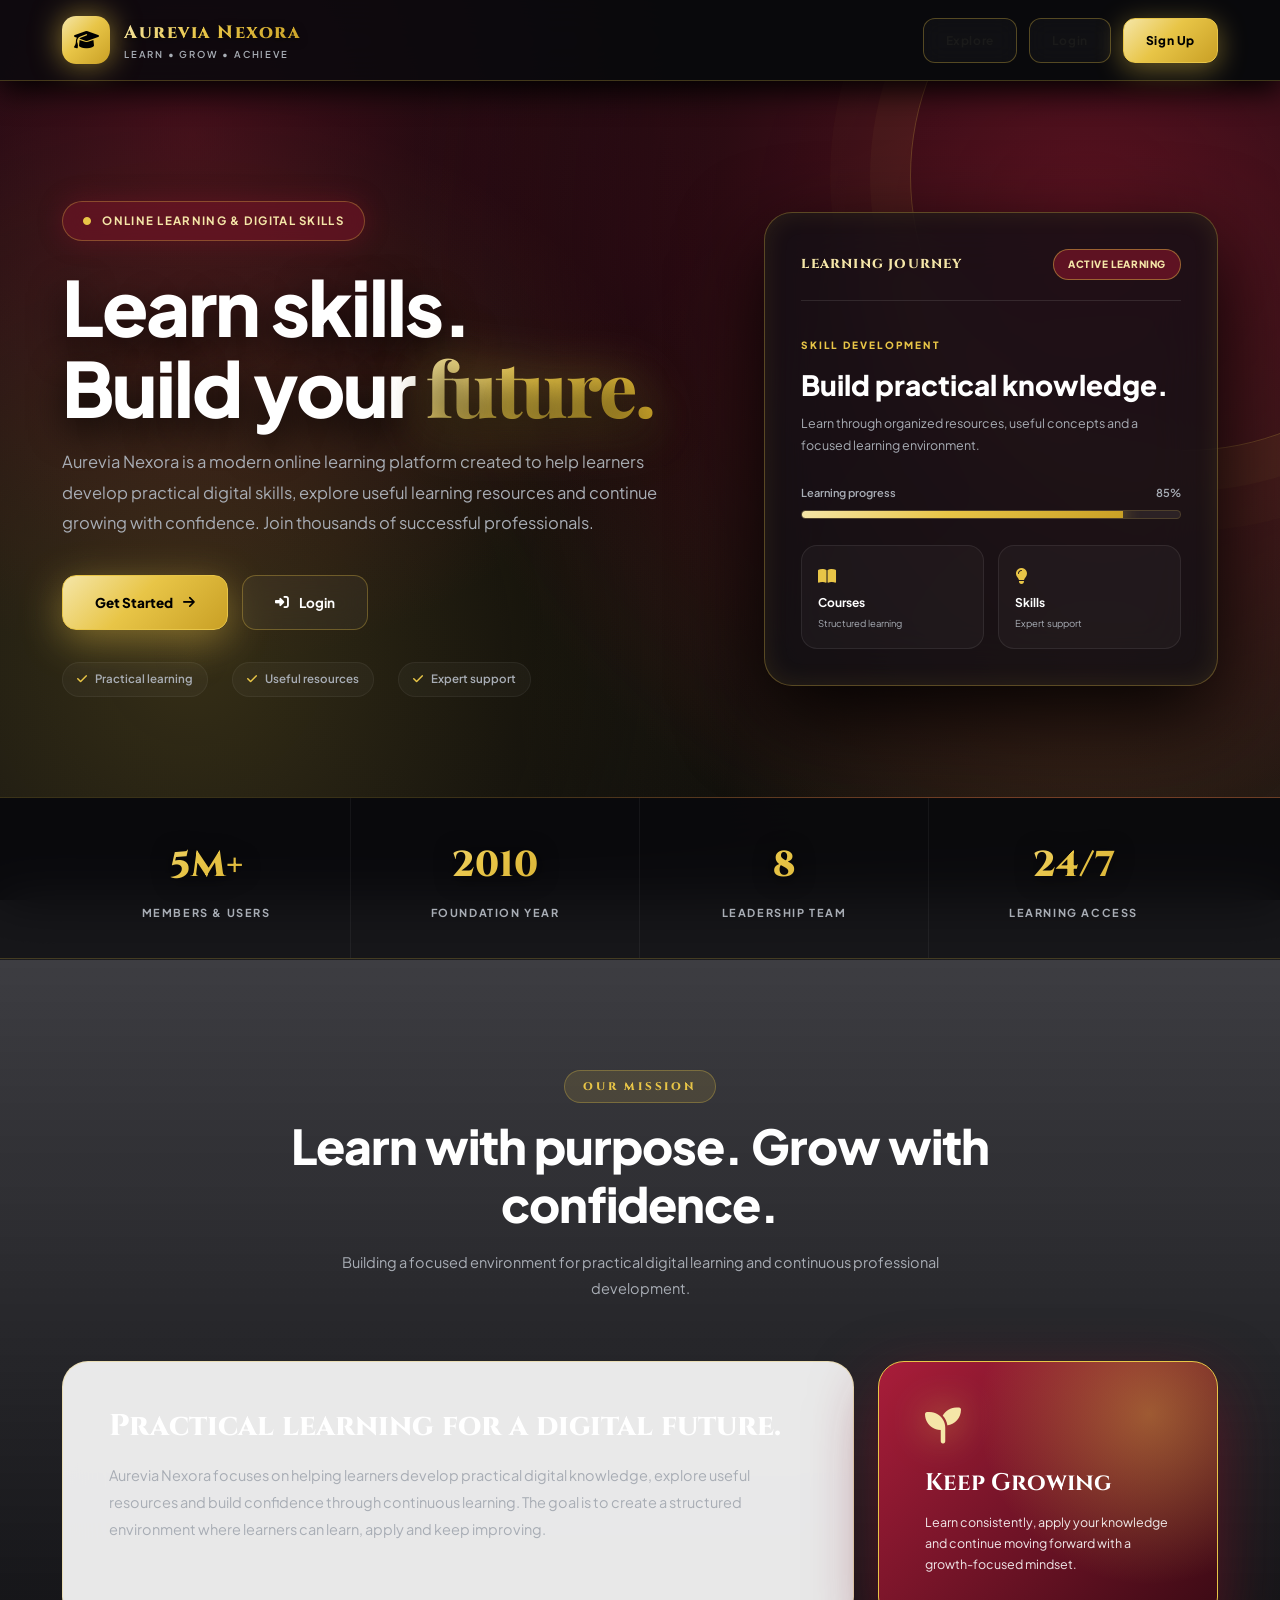
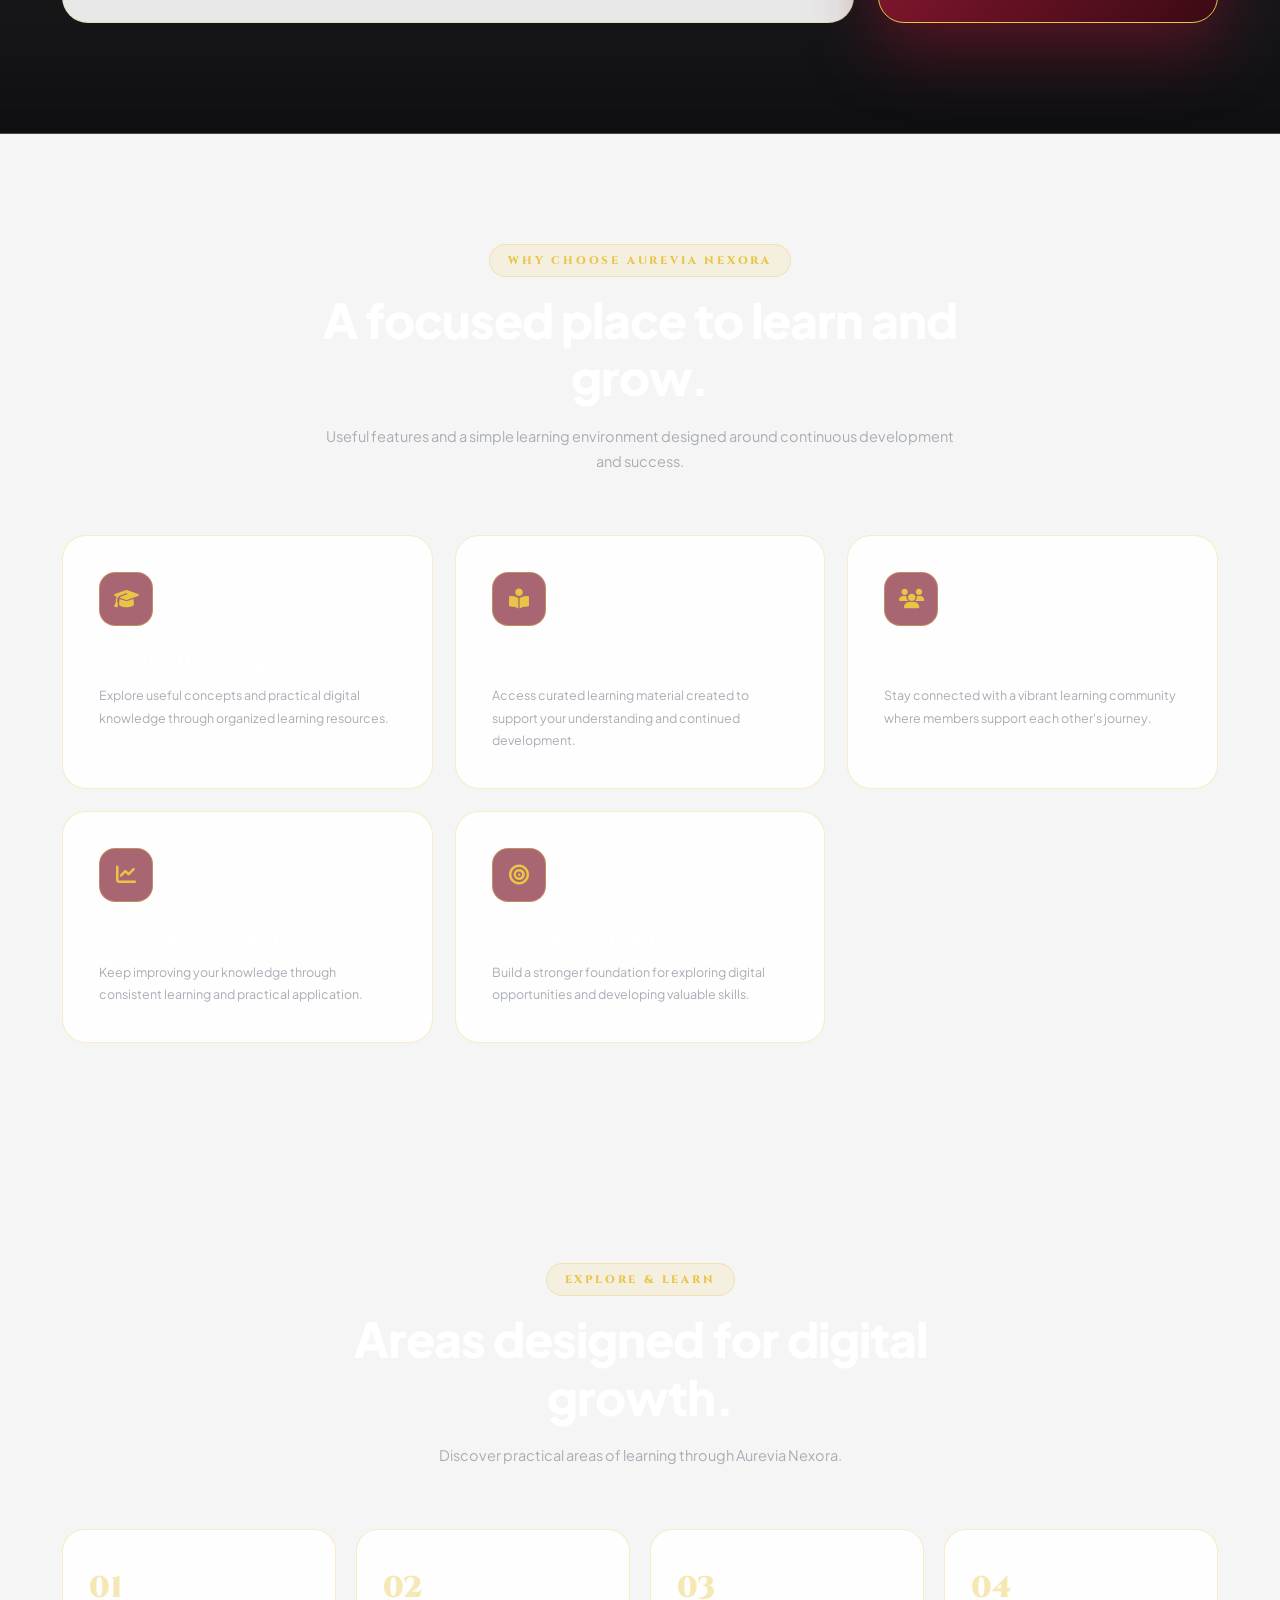
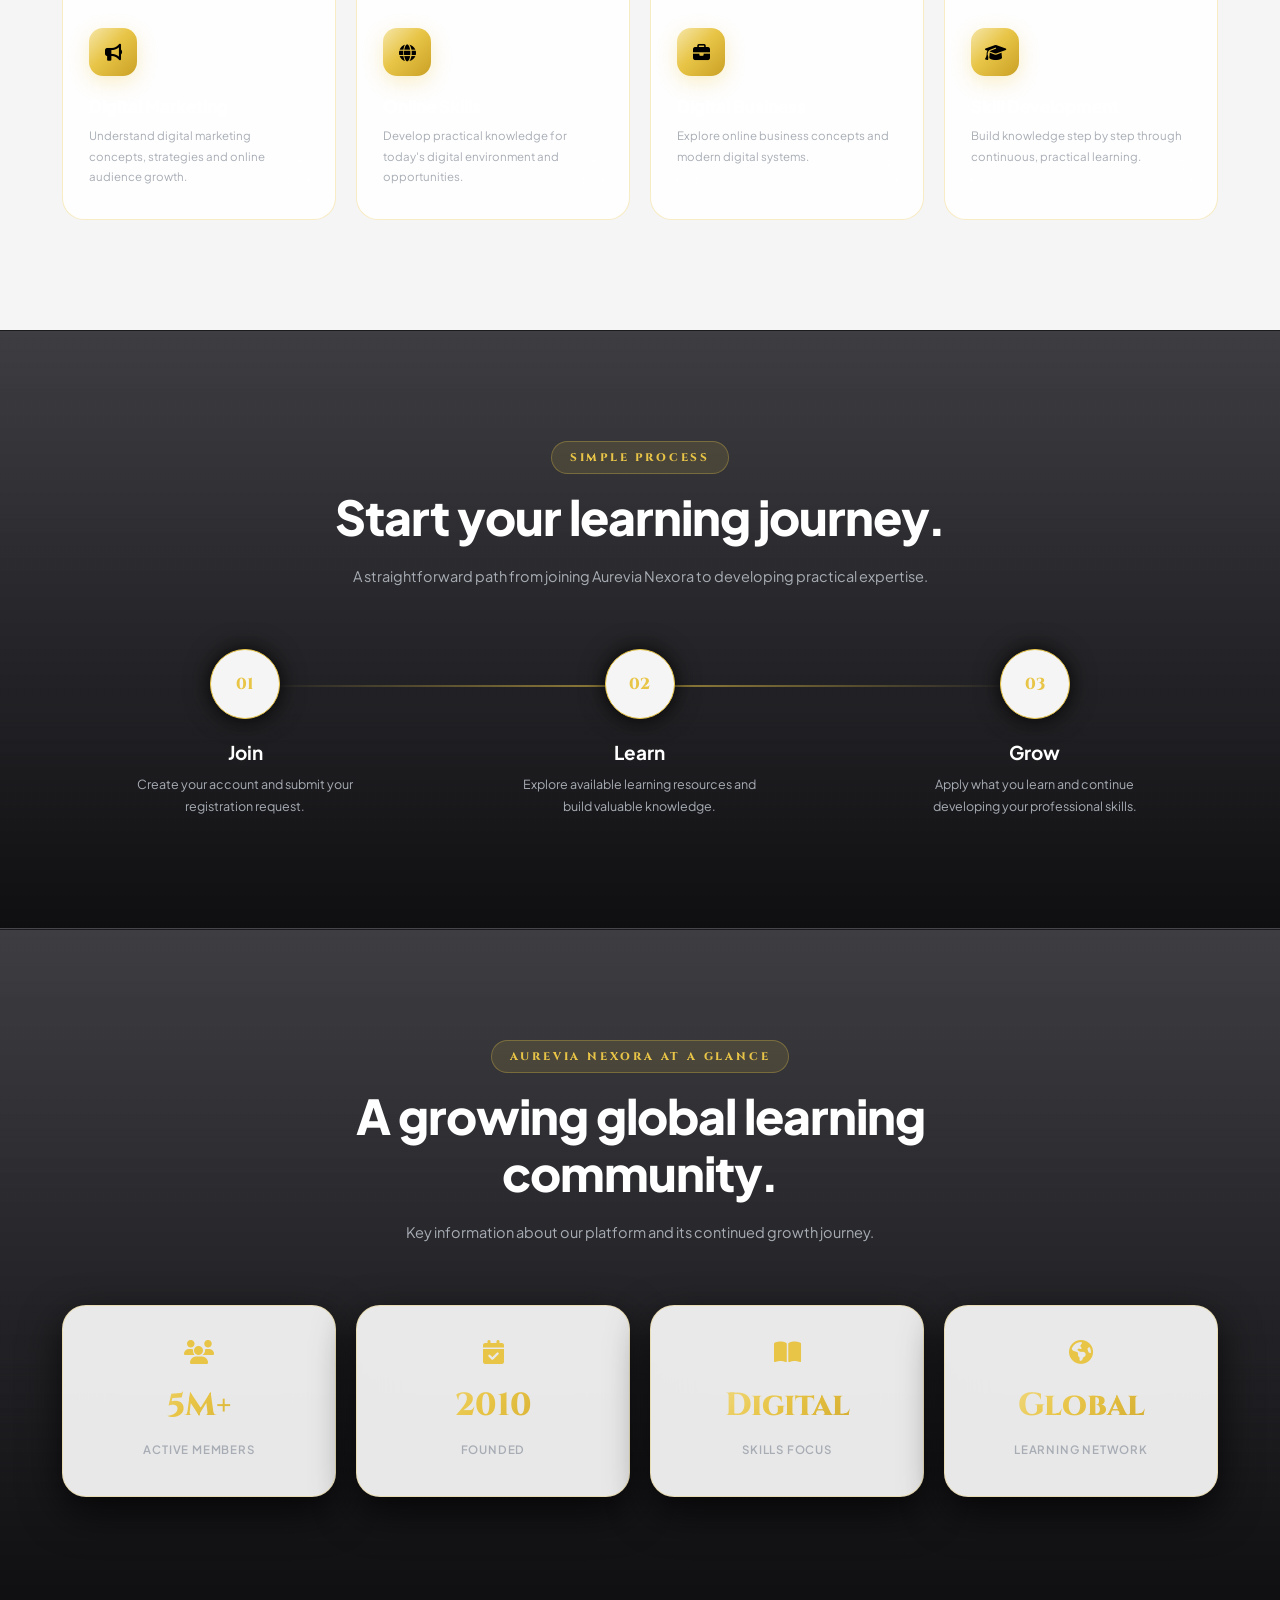
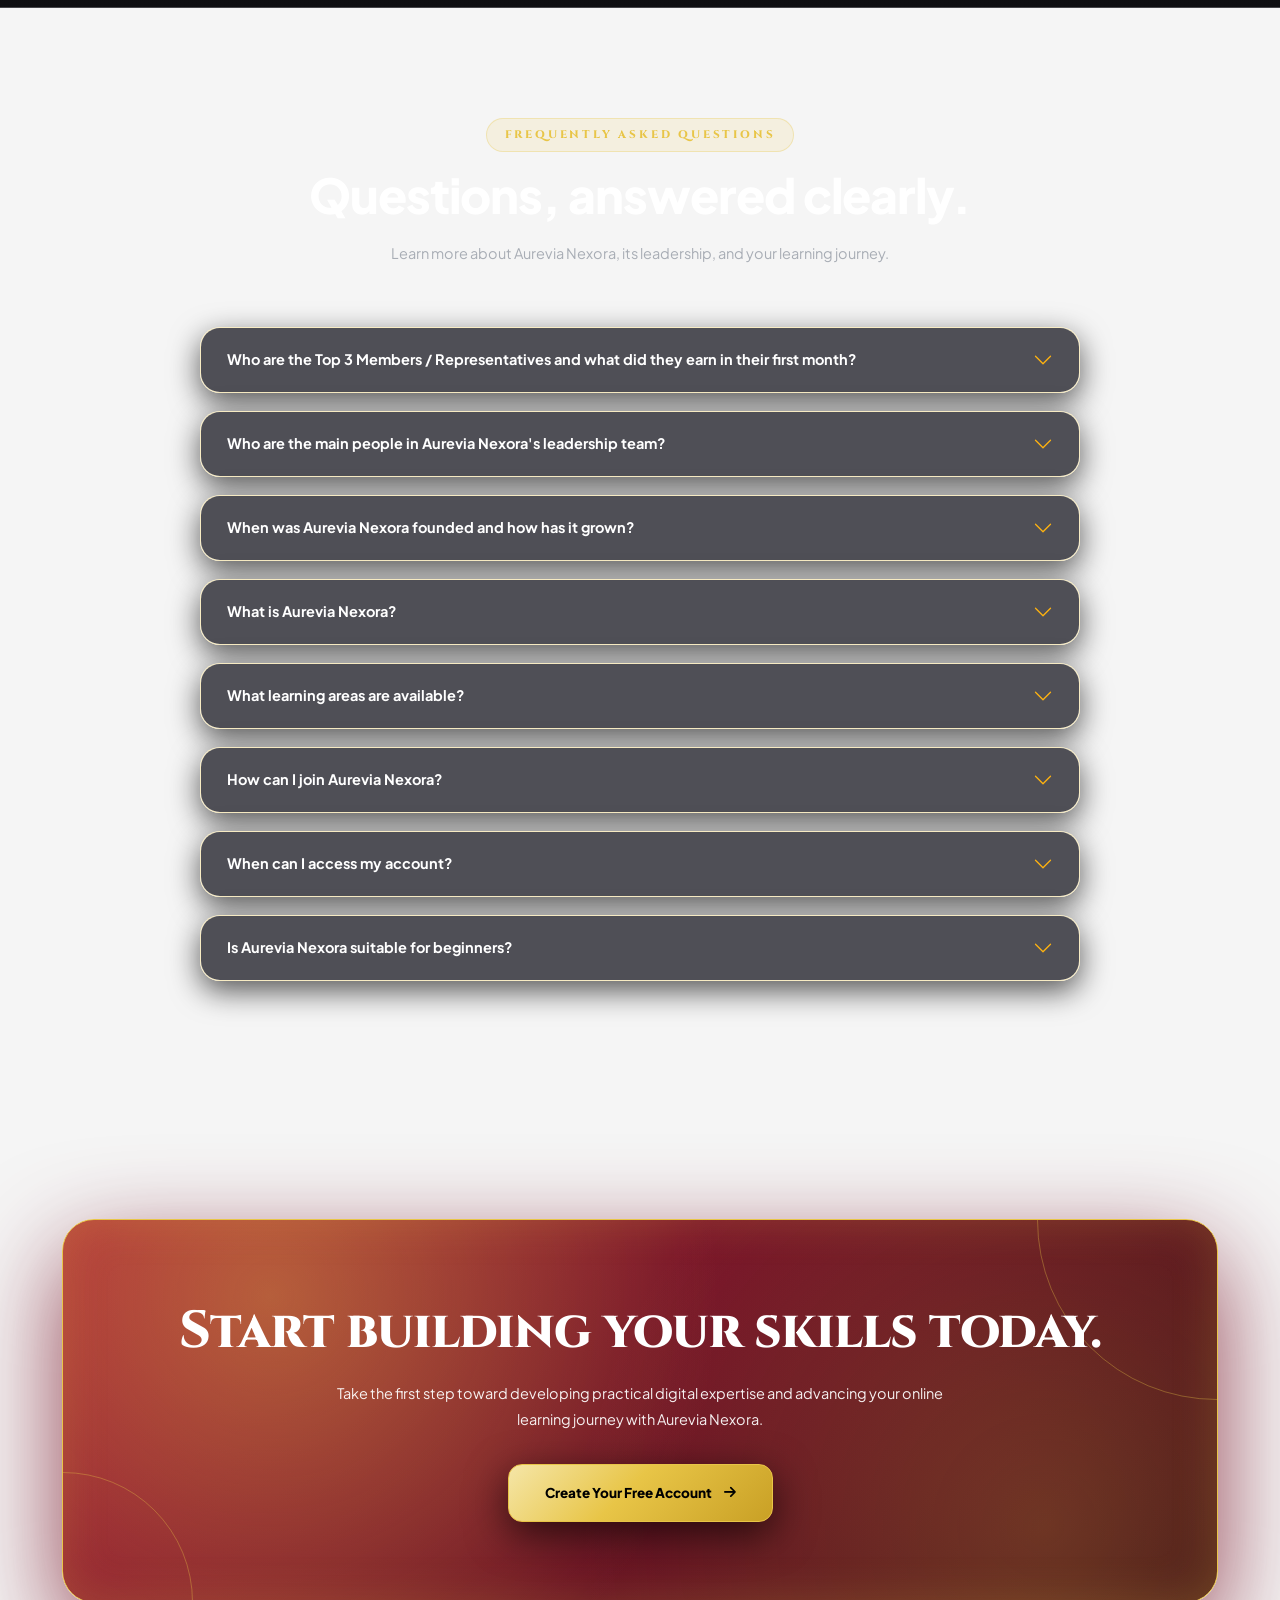
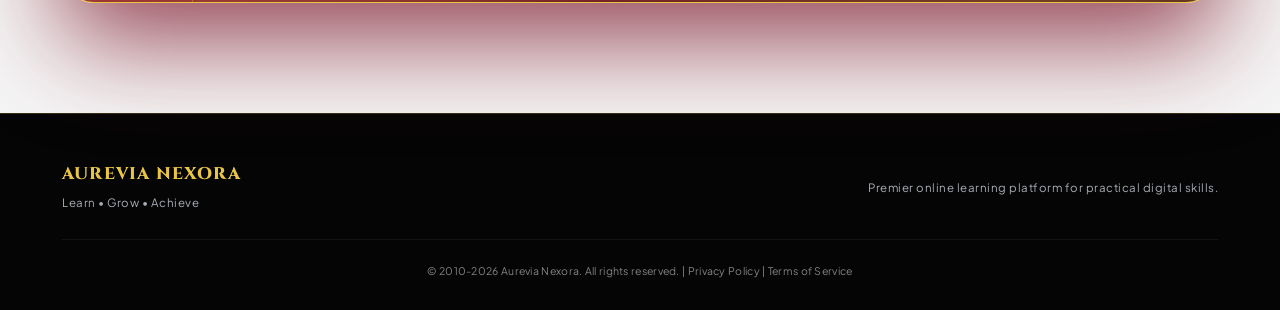
==== commit 4d0c09ee: "Add files via upload" ====
--- a/index.html
+++ b/index.html
@@ -3,49 +3,84 @@
 <head>
 <meta charset="UTF-8">
 <meta name="viewport" content="width=device-width, initial-scale=1.0, maximum-scale=1.0, user-scalable=no">
-<title>Aurevia Institute | Learn Digital Skills & Grow Online</title>
-
-<meta name="description" content="Aurevia Institute is an online learning platform for practical digital skills, useful courses, learning resources, community support and continuous growth.">
-<meta name="keywords" content="Aurevia Institute, online courses, digital skills, online learning, digital marketing, freelancing, skill development, Pakistan">
-<meta name="author" content="Aurevia Institute">
-<meta name="robots" content="index, follow">
-<meta name="theme-color" content="#58111a">
-
-<link rel="canonical" href="https://your-domain.com/">
-
+<meta name="language" content="English">
+
+<!-- Primary Meta Tags -->
+<title>Aurevia Nexora | Learn Digital Skills & Build Your Future Online</title>
+<meta name="description" content="Master digital skills with Aurevia Nexora - the premier online learning platform offering practical courses, digital marketing training, freelancing guidance, and continuous skill development. Join 5M+ learners worldwide.">
+<meta name="keywords" content="Aurevia Nexora, online courses, digital skills training, online learning platform, digital marketing courses, freelancing skills, skill development, Pakistan online education, practical digital learning">
+<meta name="author" content="Aurevia Nexora">
+<meta name="robots" content="index, follow, max-snippet:-1, max-image-preview:large, max-video-preview:-1">
+<meta name="googlebot" content="index, follow">
+<meta name="bingbot" content="index, follow">
+<meta name="theme-color" content="#7c1428">
+<meta name="apple-mobile-web-app-capable" content="yes">
+<meta name="apple-mobile-web-app-status-bar-style" content="black-translucent">
+
+<!-- Canonical URL -->
+<link rel="canonical" href="https://aurevianexora.com/">
+
+<!-- Open Graph / Facebook -->
 <meta property="og:type" content="website">
-<meta property="og:title" content="Aurevia Institute | Learn Digital Skills">
-<meta property="og:description" content="Build practical digital skills and continue your learning journey with Aurevia Institute.">
-<meta property="og:url" content="https://your-domain.com/">
-<meta property="og:site_name" content="Aurevia Institute">
-<meta property="og:image" content="images/banner.png">
-
-<link rel="icon" href="images/banner.png">
-
+<meta property="og:url" content="https://aurevianexora.com/">
+<meta property="og:title" content="Aurevia Nexora | Master Digital Skills & Build Your Future">
+<meta property="og:description" content="Join the world's leading online learning platform. Master digital skills, freelancing, digital marketing and more with practical courses and expert guidance.">
+<meta property="og:image" content="https://aurevianexora.com/images/banner.png">
+<meta property="og:site_name" content="Aurevia Nexora">
+<meta property="og:locale" content="en_US">
+
+<!-- Twitter -->
+<meta name="twitter:card" content="summary_large_image">
+<meta name="twitter:url" content="https://aurevianexora.com/">
+<meta name="twitter:title" content="Aurevia Nexora | Digital Skills & Online Learning">
+<meta name="twitter:description" content="Master digital skills with practical courses on digital marketing, freelancing, online business, and more.">
+<meta name="twitter:image" content="https://aurevianexora.com/images/banner.png">
+
+<!-- LinkedIn -->
+<meta property="article:author" content="Aurevia Nexora">
+<meta property="article:published_time" content="2010-01-01">
+<meta property="article:modified_time" content="2026-08-28">
+
+<!-- Favicon & App Icons -->
+<link rel="icon" type="image/png" href="images/banner.png">
+<link rel="apple-touch-icon" href="images/banner.png">
+<link rel="shortcut icon" href="images/banner.png">
+
+<!-- Preconnect to External Resources -->
 <link rel="preconnect" href="https://fonts.googleapis.com">
 <link rel="preconnect" href="https://fonts.gstatic.com" crossorigin>
-
+<link rel="dns-prefetch" href="https://cdn.jsdelivr.net">
+<link rel="dns-prefetch" href="https://cdnjs.cloudflare.com">
+
+<!-- Google Fonts -->
 <link href="https://fonts.googleapis.com/css2?family=Cinzel:wght@600;700;800;900&family=Plus+Jakarta+Sans:wght@300;400;500;600;700;800&family=Playfair+Display:ital,wght@0,600;0,700;1,600&display=swap" rel="stylesheet">
 
+<!-- Bootstrap & FontAwesome -->
 <link href="https://cdn.jsdelivr.net/npm/bootstrap@5.3.3/dist/css/bootstrap.min.css" rel="stylesheet">
 <link rel="stylesheet" href="https://cdnjs.cloudflare.com/ajax/libs/font-awesome/6.5.1/css/all.min.css">
 
 <style>
 :root{
- --primary:#58111a;
- --primary-dark:#1d0306;
- --primary-light:#921e2e;
- --gold:#dfb743;
- --gold-light:#fff1b0;
- --gold-gradient:linear-gradient(135deg, #fff1b0 0%, #d4af37 45%, #886204 100%);
- --maroon-glow:rgba(146, 30, 46, 0.45);
- --dark-bg:#070709;
- --card-bg:rgba(18, 18, 24, 0.65);
- --card-border:rgba(212, 175, 55, 0.28);
- --text-light:#f8f9fa;
- --text-muted:#9da3ae;
+ --primary:#7c1428;
+ --primary-dark:#3a0a14;
+ --primary-light:#a91d3a;
+ --primary-lighter:#c92548;
+ --gold:#e8c547;
+ --gold-light:#f5e6a8;
+ --gold-dark:#d4af37;
+ --gold-gradient:linear-gradient(135deg, #f5e6a8 0%, #e8c547 45%, #c9a025 100%);
+ --accent-teal:#2d7a7a;
+ --accent-purple:#6b4c9a;
+ --maroon-glow:rgba(122, 20, 40, 0.5);
+ --dark-bg:#0a0a0d;
+ --dark-secondary:#0f0f13;
+ --card-bg:rgba(15, 15, 21, 0.7);
+ --card-border:rgba(232, 197, 71, 0.32);
+ --text-light:#f0f2f5;
+ --text-muted:#a8adb5;
  --white:#ffffff;
- --shadow:0 25px 50px -12px rgba(0, 0, 0, 0.85);
+ --shadow:0 25px 50px -12px rgba(0, 0, 0, 0.9);
+ --shadow-lg:0 35px 90px -15px rgba(122, 20, 40, 0.5);
 }
 
 *{box-sizing:border-box}
@@ -60,16 +95,16 @@
  color:var(--text-light);
  background-color:var(--dark-bg);
  background-image:
-  radial-gradient(circle at 15% 15%, rgba(88,17,26,0.45) 0%, transparent 40%),
-  radial-gradient(circle at 85% 75%, rgba(212,175,55,0.12) 0%, transparent 45%),
-  radial-gradient(circle at 50% 50%, #040405 0%, #070709 100%);
+  radial-gradient(circle at 15% 15%, rgba(122,20,40,0.5) 0%, transparent 40%),
+  radial-gradient(circle at 85% 75%, rgba(232,197,71,0.15) 0%, transparent 45%),
+  radial-gradient(circle at 50% 50%, #050506 0%, #0a0a0d 100%);
  background-attachment: fixed;
  line-height:1.75;
  overflow-x:hidden;
 }
 
-a{text-decoration:none}
-img{max-width:100%;display:block}
+a{text-decoration:none; color:inherit;}
+img{max-width:100%;display:block;height:auto;}
 .container{max-width:1180px}
 
 /* HEADER */
@@ -78,11 +113,11 @@
  position:sticky;
  top:0;
  z-index:1000;
- background:rgba(7, 7, 9, 0.75);
- border-bottom:1px solid rgba(212, 175, 55, 0.2);
- backdrop-filter:blur(25px);
- -webkit-backdrop-filter:blur(25px);
- box-shadow:0 10px 30px rgba(0,0,0,0.9);
+ background:rgba(10, 10, 13, 0.85);
+ border-bottom:1px solid rgba(232, 197, 71, 0.25);
+ backdrop-filter:blur(30px);
+ -webkit-backdrop-filter:blur(30px);
+ box-shadow:0 10px 30px rgba(0,0,0,0.95);
 }
 
 .header-inner{
@@ -97,9 +132,10 @@
  align-items:center;
  gap:14px;
  color:var(--white);
-}
-
-.brand:hover{color:var(--white)}
+ transition:all .35s ease;
+}
+
+.brand:hover{color:var(--gold-light)}
 
 .brand-icon{
  width:48px;
@@ -110,14 +146,14 @@
  border-radius:14px;
  background:var(--gold-gradient);
  color:#000;
- box-shadow:0 0 25px rgba(212,175,55,0.5);
+ box-shadow:0 0 30px rgba(232,197,71,0.6);
  transition:all .4s cubic-bezier(0.175, 0.885, 0.32, 1.275);
  font-size:1.25rem;
 }
 
 .brand:hover .brand-icon{
- transform:rotate(-10deg) scale(1.12);
- box-shadow:0 0 35px rgba(212,175,55,0.8);
+ transform:rotate(-10deg) scale(1.15);
+ box-shadow:0 0 40px rgba(232,197,71,0.9);
 }
 
 .brand-name{
@@ -129,14 +165,15 @@
  background:var(--gold-gradient);
  -webkit-background-clip:text;
  -webkit-text-fill-color:transparent;
- filter:drop-shadow(0 2px 4px rgba(0,0,0,0.5));
+ background-clip:text;
+ filter:drop-shadow(0 2px 4px rgba(0,0,0,0.6));
 }
 
 .brand-tagline{
  display:block;
  font-size:9.5px;
  color:var(--text-muted);
- letter-spacing:1.5px;
+ letter-spacing:1.8px;
  font-weight:600;
  margin-top:-2px;
  text-transform:uppercase;
@@ -156,14 +193,15 @@
  border-radius:12px;
  font-size:12px;
  font-weight:700;
- letter-spacing:0.5px;
+ letter-spacing:0.6px;
  transition:all .35s ease;
  cursor:pointer;
+ border:none;
 }
 
 .header-login{
  color:var(--text-light);
- border:1px solid var(--card-border);
+ border:1.5px solid var(--card-border);
  background:rgba(255,255,255,0.03);
  backdrop-filter:blur(10px);
 }
@@ -172,22 +210,22 @@
  color:var(--gold-light);
  border-color:var(--gold);
  transform:translateY(-3px);
- box-shadow:0 10px 25px rgba(212,175,55,0.25);
- background:rgba(212,175,55,0.12);
+ box-shadow:0 10px 28px rgba(232,197,71,0.3);
+ background:rgba(232,197,71,0.12);
 }
 
 .header-signup{
  color:#000;
  background:var(--gold-gradient);
- border:1px solid var(--gold);
- box-shadow:0 5px 25px rgba(212,175,55,0.4);
+ border:1.5px solid var(--gold);
+ box-shadow:0 6px 28px rgba(232,197,71,0.45);
  font-weight:800;
 }
 
 .header-signup:hover{
  color:#000;
- transform:translateY(-3px) scale(1.03);
- box-shadow:0 12px 35px rgba(212,175,55,0.65);
+ transform:translateY(-3px) scale(1.04);
+ box-shadow:0 12px 40px rgba(232,197,71,0.7);
 }
 
 /* PREMIUM SHINE EFFECT */
@@ -210,7 +248,7 @@
  background:linear-gradient(
   90deg,
   transparent,
-  rgba(255,255,255,0.5),
+  rgba(255,255,255,0.6),
   transparent
  );
  transition:transform 0.9s cubic-bezier(0.19, 1, 0.22, 1);
@@ -235,9 +273,9 @@
  overflow:hidden;
  padding:120px 0 100px;
  background:
-  radial-gradient(circle at 85% 20%, rgba(88, 17, 26, 0.65), transparent 55%),
-  radial-gradient(circle at 15% 80%, rgba(212, 175, 55, 0.18), transparent 45%);
- border-bottom:1px solid rgba(212,175,55,0.2);
+  radial-gradient(circle at 85% 20%, rgba(122, 20, 40, 0.7), transparent 55%),
+  radial-gradient(circle at 15% 80%, rgba(232, 197, 71, 0.2), transparent 45%);
+ border-bottom:1px solid rgba(232,197,71,0.22);
 }
 
 .hero::before{
@@ -247,11 +285,11 @@
  height:550px;
  right:-180px;
  top:-180px;
- border:1px solid rgba(212, 175, 55, 0.2);
+ border:1px solid rgba(232, 197, 71, 0.25);
  border-radius:50%;
  box-shadow:
- 0 0 0 40px rgba(212,175,55,0.03),
- 0 0 0 80px rgba(212,175,55,0.015);
+ 0 0 0 40px rgba(232,197,71,0.04),
+ 0 0 0 80px rgba(232,197,71,0.02);
  pointer-events:none;
  animation:pulseGlow 8s infinite alternate ease-in-out;
 }
@@ -265,17 +303,17 @@
  display:inline-flex;
  align-items:center;
  gap:10px;
- padding:8px 18px;
- border:1px solid var(--card-border);
+ padding:9px 20px;
+ border:1.5px solid var(--card-border);
  border-radius:30px;
- background:rgba(88, 17, 26, 0.5);
+ background:rgba(122, 20, 40, 0.55);
  color:var(--gold-light);
- font-size:11px;
+ font-size:11.5px;
  font-weight:700;
- letter-spacing:1.2px;
+ letter-spacing:1.3px;
  text-transform:uppercase;
- box-shadow:0 0 20px rgba(88,17,26,0.4);
- backdrop-filter:blur(10px);
+ box-shadow:0 0 25px rgba(122,20,40,0.45);
+ backdrop-filter:blur(12px);
 }
 
 .hero-badge i{
@@ -294,7 +332,7 @@
  letter-spacing:-2px;
  font-weight:800;
  color:#fff;
- text-shadow:0 10px 30px rgba(0,0,0,0.8);
+ text-shadow:0 12px 35px rgba(0,0,0,0.85);
 }
 
 .hero h1 span{
@@ -303,7 +341,7 @@
  -webkit-background-clip:text;
  background-clip:text;
  color:transparent;
- filter:drop-shadow(0 0 20px rgba(212,175,55,0.35));
+ filter:drop-shadow(0 0 25px rgba(232,197,71,0.4));
 }
 
 .hero-description{
@@ -336,35 +374,36 @@
  font-weight:700;
  transition:all .35s ease;
  cursor:pointer;
+ border:none;
 }
 
 .btn-main{
  color:#000;
  background:var(--gold-gradient);
- border:1px solid var(--gold);
- box-shadow:0 10px 35px rgba(212,175,55,0.4);
+ border:1.5px solid var(--gold);
+ box-shadow:0 10px 40px rgba(232,197,71,0.45);
  font-weight:800;
 }
 
 .btn-main:hover{
  color:#000;
  transform:translateY(-4px);
- box-shadow:0 18px 45px rgba(212,175,55,0.6);
+ box-shadow:0 18px 50px rgba(232,197,71,0.65);
 }
 
 .btn-outline{
  color:#fff;
- background:rgba(255,255,255,0.03);
- border:1px solid var(--card-border);
- backdrop-filter:blur(10px);
+ background:rgba(255,255,255,0.04);
+ border:1.5px solid var(--card-border);
+ backdrop-filter:blur(12px);
 }
 
 .btn-outline:hover{
  color:var(--gold-light);
  border-color:var(--gold);
  transform:translateY(-4px);
- background:rgba(212,175,55,0.1);
- box-shadow:0 12px 35px rgba(0,0,0,0.6);
+ background:rgba(232,197,71,0.12);
+ box-shadow:0 12px 35px rgba(0,0,0,0.7);
 }
 
 .hero-trust{
@@ -381,10 +420,16 @@
  display:flex;
  align-items:center;
  gap:8px;
- background:rgba(255,255,255,0.02);
+ background:rgba(255,255,255,0.03);
  padding:6px 14px;
  border-radius:20px;
- border:1px solid rgba(255,255,255,0.04);
+ border:1px solid rgba(255,255,255,0.05);
+ transition:all .3s ease;
+}
+
+.hero-trust span:hover{
+ border-color:var(--gold);
+ background:rgba(232,197,71,0.1);
 }
 
 .hero-trust i{color:var(--gold)}
@@ -400,12 +445,12 @@
 .hero-card{
  width:min(100%,480px);
  padding:36px;
- border:1px solid var(--card-border);
+ border:1.5px solid var(--card-border);
  border-radius:28px;
- background:rgba(18, 18, 24, 0.7);
- backdrop-filter:blur(25px);
- -webkit-backdrop-filter:blur(25px);
- box-shadow:0 30px 80px rgba(0,0,0,0.95), inset 0 0 20px rgba(212,175,55,0.08);
+ background:rgba(15, 15, 21, 0.75);
+ backdrop-filter:blur(30px);
+ -webkit-backdrop-filter:blur(30px);
+ box-shadow:0 30px 85px rgba(0,0,0,0.95), inset 0 0 25px rgba(232,197,71,0.1);
  transition:all .45s ease;
  position:relative;
  overflow:hidden;
@@ -414,7 +459,7 @@
 .hero-card:hover{
  transform:translateY(-10px) scale(1.02);
  border-color:var(--gold);
- box-shadow:0 40px 90px rgba(88,17,26,0.65), 0 0 30px rgba(212,175,55,0.25);
+ box-shadow:0 40px 100px rgba(122,20,40,0.7), 0 0 35px rgba(232,197,71,0.3);
 }
 
 .hero-card-top{
@@ -422,7 +467,7 @@
  align-items:center;
  justify-content:space-between;
  padding-bottom:20px;
- border-bottom:1px solid rgba(255,255,255,0.08);
+ border-bottom:1px solid rgba(255,255,255,0.1);
 }
 
 .hero-card-title{
@@ -430,18 +475,20 @@
  font-weight:800;
  color:var(--gold-light);
  font-family:'Cinzel', serif;
- letter-spacing:1px;
+ letter-spacing:1.2px;
+ text-transform:uppercase;
 }
 
 .hero-status{
  padding:6px 14px;
  border-radius:20px;
- background:rgba(88, 17, 26, 0.65);
- border:1px solid rgba(212,175,55,0.4);
+ background:rgba(122, 20, 40, 0.7);
+ border:1px solid rgba(232,197,71,0.45);
  color:var(--gold-light);
  font-size:10px;
  font-weight:800;
- letter-spacing:0.5px;
+ letter-spacing:0.6px;
+ text-transform:uppercase;
 }
 
 .hero-card-body{
@@ -452,7 +499,8 @@
  color:var(--gold);
  font-size:10px;
  font-weight:800;
- letter-spacing:2px;
+ letter-spacing:2.2px;
+ text-transform:uppercase;
 }
 
 .hero-card-body h2{
@@ -483,15 +531,15 @@
 
 .progress{
  height:9px;
- background:rgba(255,255,255,0.06);
+ background:rgba(255,255,255,0.07);
  border-radius:20px;
  overflow:hidden;
- border:1px solid rgba(212,175,55,0.15);
+ border:1px solid rgba(232,197,71,0.18);
 }
 
 .progress-bar{
  background:var(--gold-gradient);
- box-shadow:0 0 15px rgba(212,175,55,0.9);
+ box-shadow:0 0 18px rgba(232,197,71,1);
 }
 
 .hero-mini-grid{
@@ -503,17 +551,17 @@
 
 .hero-mini{
  padding:16px;
- border:1px solid rgba(255,255,255,0.06);
+ border:1px solid rgba(255,255,255,0.08);
  border-radius:16px;
- background:rgba(255,255,255,0.025);
+ background:rgba(255,255,255,0.03);
  transition:all .35s ease;
 }
 
 .hero-mini:hover{
  transform:translateY(-4px);
  border-color:var(--gold);
- background:rgba(88,17,26,0.35);
- box-shadow:0 12px 28px rgba(0,0,0,0.6);
+ background:rgba(122,20,40,0.4);
+ box-shadow:0 12px 30px rgba(0,0,0,0.7);
 }
 
 .hero-mini i{
@@ -526,6 +574,7 @@
  display:block;
  font-size:12px;
  color:#fff;
+ font-weight:700;
 }
 
 .hero-mini span{
@@ -538,11 +587,11 @@
 /* STATS */
 
 .stats{
- border-bottom:1px solid rgba(212,175,55,0.2);
- background:rgba(5, 5, 7, 0.9);
+ border-bottom:1px solid rgba(232,197,71,0.22);
+ background:rgba(10, 10, 13, 0.95);
  position:relative;
  z-index:10;
- backdrop-filter:blur(20px);
+ backdrop-filter:blur(25px);
 }
 
 .stats-grid{
@@ -560,8 +609,8 @@
 .stat:last-child{border-right:0}
 
 .stat:hover{
- background:rgba(88, 17, 26, 0.3);
- box-shadow:inset 0 0 25px rgba(212,175,55,0.08);
+ background:rgba(122, 20, 40, 0.35);
+ box-shadow:inset 0 0 30px rgba(232,197,71,0.1);
 }
 
 .stat strong{
@@ -570,9 +619,10 @@
  background:var(--gold-gradient);
  -webkit-background-clip:text;
  -webkit-text-fill-color:transparent;
+ background-clip:text;
  font-size:36px;
  font-weight:800;
- filter:drop-shadow(0 2px 8px rgba(0,0,0,0.8));
+ filter:drop-shadow(0 2px 10px rgba(0,0,0,0.85));
 }
 
 .stat span{
@@ -581,7 +631,7 @@
  color:var(--text-muted);
  font-size:11px;
  text-transform:uppercase;
- letter-spacing:1.5px;
+ letter-spacing:1.6px;
  font-weight:700;
 }
 
@@ -593,9 +643,9 @@
 }
 
 .section-light{
- background:linear-gradient(180deg, rgba(15, 15, 20, 0.7) 0%, rgba(7, 7, 9, 0.95) 100%);
- border-top:1px solid rgba(255,255,255,0.04);
- border-bottom:1px solid rgba(255,255,255,0.04);
+ background:linear-gradient(180deg, rgba(15, 15, 21, 0.8) 0%, rgba(10, 10, 13, 0.98) 100%);
+ border-top:1px solid rgba(255,255,255,0.05);
+ border-bottom:1px solid rgba(255,255,255,0.05);
 }
 
 .section-head{
@@ -610,18 +660,18 @@
  color:var(--gold);
  font-size:11px;
  font-weight:800;
- letter-spacing:2.5px;
+ letter-spacing:2.8px;
  text-transform:uppercase;
  font-family:'Cinzel', serif;
- background:rgba(212,175,55,0.08);
- padding:6px 16px;
- border-radius:20px;
- border:1px solid rgba(212,175,55,0.25);
+ background:rgba(232,197,71,0.12);
+ padding:6px 18px;
+ border-radius:25px;
+ border:1px solid rgba(232,197,71,0.3);
 }
 
 .section-head h2{
  margin:0;
- font-size:clamp(32px,4.2vw,46px);
+ font-size:clamp(32px,4.2vw,48px);
  line-height:1.2;
  letter-spacing:-1px;
  font-weight:800;
@@ -653,14 +703,14 @@
 }
 
 .purpose-main{
- border:1px solid var(--card-border);
+ border:1.5px solid var(--card-border);
  background:var(--card-bg);
- backdrop-filter:blur(20px);
+ backdrop-filter:blur(25px);
 }
 
 .purpose-main:hover{
  transform:translateY(-6px);
- box-shadow:0 30px 70px rgba(88,17,26,0.45);
+ box-shadow:0 30px 75px rgba(122,20,40,0.5);
  border-color:var(--gold);
 }
 
@@ -682,22 +732,22 @@
 .purpose-side{
  color:#fff;
  background:
-  radial-gradient(circle at 80% 20%, rgba(212,175,55,0.35), transparent 50%),
+  radial-gradient(circle at 80% 20%, rgba(232,197,71,0.4), transparent 50%),
   linear-gradient(135deg, var(--primary-light), var(--primary-dark));
- border:1px solid var(--gold);
- box-shadow:0 25px 60px rgba(88,17,26,0.6);
+ border:1.5px solid var(--gold);
+ box-shadow:0 25px 65px rgba(122,20,40,0.65);
 }
 
 .purpose-side:hover{
  transform:translateY(-6px) scale(1.02);
- box-shadow:0 35px 80px rgba(88,17,26,0.8), 0 0 30px rgba(212,175,55,0.4);
+ box-shadow:0 35px 90px rgba(122,20,40,0.85), 0 0 35px rgba(232,197,71,0.45);
 }
 
 .purpose-side i{
  font-size:36px;
  margin-bottom:25px;
  color:var(--gold-light);
- filter:drop-shadow(0 0 15px rgba(212,175,55,0.6));
+ filter:drop-shadow(0 0 18px rgba(232,197,71,0.65));
 }
 
 .purpose-side h3{
@@ -709,8 +759,9 @@
 
 .purpose-side p{
  margin:0;
- color:rgba(255,255,255,0.85);
+ color:rgba(255,255,255,0.9);
  font-size:12.5px;
+ line-height:1.7;
 }
 
 /* CARDS */
@@ -725,18 +776,18 @@
  position:relative;
  overflow:hidden;
  padding:36px;
- border:1px solid var(--card-border);
+ border:1.5px solid var(--card-border);
  border-radius:24px;
  background:var(--card-bg);
- backdrop-filter:blur(20px);
+ backdrop-filter:blur(25px);
  transition:all .4s ease;
 }
 
 .info-card:hover{
  transform:translateY(-8px);
  border-color:var(--gold);
- box-shadow:0 30px 60px rgba(88,17,26,0.45), 0 0 20px rgba(212,175,55,0.2);
- background:rgba(24, 24, 32, 0.85);
+ box-shadow:0 30px 70px rgba(122,20,40,0.5), 0 0 25px rgba(232,197,71,0.25);
+ background:rgba(24, 24, 34, 0.9);
 }
 
 .icon{
@@ -747,18 +798,18 @@
  justify-content:center;
  margin-bottom:24px;
  border-radius:16px;
- background:rgba(88, 17, 26, 0.6);
- border:1px solid rgba(212,175,55,0.35);
+ background:rgba(122, 20, 40, 0.65);
+ border:1px solid rgba(232,197,71,0.4);
  color:var(--gold);
  font-size:20px;
  transition:all .4s cubic-bezier(0.175, 0.885, 0.32, 1.275);
 }
 
 .info-card:hover .icon{
- transform:scale(1.12) rotate(-6deg);
+ transform:scale(1.15) rotate(-6deg);
  background:var(--gold-gradient);
  color:#000;
- box-shadow:0 0 25px rgba(212,175,55,0.6);
+ box-shadow:0 0 30px rgba(232,197,71,0.7);
 }
 
 .info-card h3{
@@ -787,22 +838,22 @@
  position:relative;
  overflow:hidden;
  padding:32px 26px;
- border:1px solid var(--card-border);
+ border:1.5px solid var(--card-border);
  border-radius:22px;
  background:var(--card-bg);
- backdrop-filter:blur(20px);
+ backdrop-filter:blur(25px);
  transition:all .4s ease;
 }
 
 .area:hover{
  transform:translateY(-8px);
  border-color:var(--gold);
- box-shadow:0 30px 60px rgba(88,17,26,0.45);
- background:rgba(24, 24, 32, 0.85);
+ box-shadow:0 30px 70px rgba(122,20,40,0.5);
+ background:rgba(24, 24, 34, 0.9);
 }
 
 .area-number{
- color:rgba(212, 175, 55, 0.35);
+ color:rgba(232, 197, 71, 0.4);
  font-size:30px;
  font-weight:900;
  font-family:'Cinzel', serif;
@@ -820,12 +871,12 @@
  color:#000;
  transition:all .4s ease;
  font-size:17px;
- box-shadow:0 6px 18px rgba(212,175,55,0.25);
+ box-shadow:0 6px 20px rgba(232,197,71,0.3);
 }
 
 .area:hover .area-icon{
- transform:scale(1.12) rotate(-6deg);
- box-shadow:0 0 30px rgba(212,175,55,0.7);
+ transform:scale(1.15) rotate(-6deg);
+ box-shadow:0 0 35px rgba(232,197,71,0.8);
 }
 
 .area h3{
@@ -858,7 +909,7 @@
  top:36px;
  height:2px;
  background:linear-gradient(90deg,transparent,var(--gold),transparent);
- opacity:0.5;
+ opacity:0.6;
 }
 
 .step{
@@ -874,7 +925,7 @@
  display:flex;
  align-items:center;
  justify-content:center;
- border:1px solid var(--gold);
+ border:1.5px solid var(--gold);
  border-radius:50%;
  background:var(--dark-bg);
  color:var(--gold);
@@ -882,14 +933,14 @@
  font-weight:800;
  font-family:'Cinzel', serif;
  transition:all .4s ease;
- box-shadow:0 0 20px rgba(0,0,0,0.9);
+ box-shadow:0 0 25px rgba(0,0,0,0.95);
 }
 
 .step:hover .step-number{
  background:var(--gold-gradient);
  color:#000;
- transform:scale(1.15);
- box-shadow:0 0 35px rgba(212,175,55,0.7);
+ transform:scale(1.18);
+ box-shadow:0 0 40px rgba(232,197,71,0.8);
 }
 
 .step h3{
@@ -904,6 +955,7 @@
  margin:auto;
  color:var(--text-muted);
  font-size:12.5px;
+ line-height:1.75;
 }
 
 /* PREMIUM STATS */
@@ -918,12 +970,12 @@
  position:relative;
  overflow:hidden;
  padding:34px 24px;
- border:1px solid var(--card-border);
+ border:1.5px solid var(--card-border);
  border-radius:24px;
  background:var(--card-bg);
- backdrop-filter:blur(20px);
+ backdrop-filter:blur(25px);
  text-align:center;
- box-shadow:0 15px 35px rgba(0,0,0,0.7);
+ box-shadow:0 15px 40px rgba(0,0,0,0.75);
  transition:all .4s ease;
 }
 
@@ -934,7 +986,7 @@
  background:linear-gradient(
   120deg,
   transparent 35%,
-  rgba(212,175,55,0.2),
+  rgba(232,197,71,0.25),
   transparent 65%
  );
  transform:translateX(-110%);
@@ -948,7 +1000,7 @@
 .premium-stat:hover{
  transform:translateY(-8px);
  border-color:var(--gold);
- box-shadow:0 30px 60px rgba(88,17,26,0.5), 0 0 25px rgba(212,175,55,0.25);
+ box-shadow:0 30px 70px rgba(122,20,40,0.55), 0 0 30px rgba(232,197,71,0.3);
 }
 
 .premium-stat i{
@@ -972,6 +1024,8 @@
  color:var(--text-muted);
  font-size:11.5px;
  font-weight:600;
+ text-transform:uppercase;
+ letter-spacing:0.8px;
 }
 
 /* FAQ */
@@ -983,18 +1037,18 @@
 
 .accordion-item{
  margin-bottom:18px;
- border:1px solid var(--card-border)!important;
+ border:1.5px solid var(--card-border)!important;
  border-radius:20px!important;
  overflow:hidden;
  background:var(--card-bg);
- backdrop-filter:blur(20px);
+ backdrop-filter:blur(25px);
  transition:all .35s ease;
- box-shadow:0 10px 25px rgba(0,0,0,0.6);
+ box-shadow:0 10px 30px rgba(0,0,0,0.65);
 }
 
 .accordion-item:hover{
  border-color:var(--gold)!important;
- box-shadow:0 15px 35px rgba(88,17,26,0.45), 0 0 20px rgba(212,175,55,0.2);
+ box-shadow:0 15px 40px rgba(122,20,40,0.5), 0 0 25px rgba(232,197,71,0.25);
  transform:translateY(-3px);
 }
 
@@ -1003,20 +1057,21 @@
  font-size:14.5px;
  font-weight:700;
  color:#fff;
- background:rgba(20, 20, 28, 0.7);
+ background:rgba(20, 20, 30, 0.75);
  box-shadow:none!important;
  transition:all .3s ease;
+ border:none;
 }
 
 .accordion-button:hover{
  color:var(--gold-light);
  padding-left:30px;
- background:rgba(88, 17, 26, 0.25);
+ background:rgba(122, 20, 40, 0.3);
 }
 
 .accordion-button:not(.collapsed){
  color:var(--gold);
- background:rgba(88, 17, 26, 0.45);
+ background:rgba(122, 20, 40, 0.5);
  border-bottom:1px solid var(--card-border);
 }
 
@@ -1029,7 +1084,7 @@
  color:var(--text-muted);
  font-size:13.5px;
  line-height:1.85;
- background:rgba(10, 10, 14, 0.85);
+ background:rgba(10, 10, 16, 0.9);
 }
 
 .accordion-body strong{
@@ -1049,20 +1104,20 @@
  padding:80px 35px;
  border-radius:32px;
  background:
-  radial-gradient(circle at 18% 20%, rgba(212,175,55,0.35), transparent 45%),
-  radial-gradient(circle at 85% 80%, rgba(212,175,55,0.2), transparent 45%),
+  radial-gradient(circle at 18% 20%, rgba(232,197,71,0.4), transparent 45%),
+  radial-gradient(circle at 85% 80%, rgba(232,197,71,0.22), transparent 45%),
   linear-gradient(135deg, var(--primary-light), var(--primary-dark));
  color:#fff;
  text-align:center;
- border:1px solid var(--gold);
- box-shadow:0 35px 90px rgba(88,17,26,0.7), inset 0 0 40px rgba(212,175,55,0.2);
+ border:1.5px solid var(--gold);
+ box-shadow:0 35px 100px rgba(122,20,40,0.8), inset 0 0 45px rgba(232,197,71,0.22);
 }
 
 .cta-box::before,
 .cta-box::after{
  content:"";
  position:absolute;
- border:1px solid rgba(212,175,55,0.3);
+ border:1px solid rgba(232,197,71,0.35);
  border-radius:50%;
  pointer-events:none;
 }
@@ -1083,21 +1138,23 @@
 
 .cta-box h2{
  margin:0 0 18px;
- font-size:clamp(32px,4.5vw,50px);
+ font-size:clamp(32px,4.5vw,52px);
  font-weight:800;
  font-family:'Cinzel', serif;
  position:relative;
  z-index:1;
  color:#fff;
+ letter-spacing:-1px;
 }
 
 .cta-box p{
  max-width:640px;
  margin:0 auto 32px;
- color:rgba(255,255,255,0.9);
+ color:rgba(255,255,255,0.93);
  font-size:14.5px;
  position:relative;
  z-index:1;
+ line-height:1.8;
 }
 
 .cta-button{
@@ -1114,23 +1171,23 @@
  font-weight:800;
  z-index:2;
  transition:all .35s ease;
- border:1px solid var(--gold);
- box-shadow:0 12px 35px rgba(0,0,0,0.6);
+ border:1.5px solid var(--gold);
+ box-shadow:0 12px 40px rgba(0,0,0,0.65);
  cursor:pointer;
 }
 
 .cta-button:hover{
  color:#000;
- transform:translateY(-4px) scale(1.03);
- box-shadow:0 18px 45px rgba(212,175,55,0.7);
+ transform:translateY(-4px) scale(1.04);
+ box-shadow:0 18px 50px rgba(232,197,71,0.75);
 }
 
 /* FOOTER */
 
 footer{
  padding:45px 0 30px;
- background:#040405;
- border-top:1px solid rgba(212,175,55,0.2);
+ background:#050506;
+ border-top:1px solid rgba(232,197,71,0.22);
  color:var(--text-muted);
 }
 
@@ -1146,22 +1203,25 @@
  color:var(--gold);
  font-size:17px;
  font-weight:800;
- letter-spacing:1px;
+ letter-spacing:1.2px;
+ text-transform:uppercase;
 }
 
 .footer-desc{
  margin:4px 0 0;
  font-size:11.5px;
  color:var(--text-muted);
+ letter-spacing:0.5px;
 }
 
 .footer-copy{
  padding-top:22px;
  margin-top:26px;
- border-top:1px solid rgba(255,255,255,0.05);
+ border-top:1px solid rgba(255,255,255,0.06);
  font-size:10.5px;
  text-align:center;
- color:rgba(255,255,255,0.45);
+ color:rgba(255,255,255,0.5);
+ letter-spacing:0.3px;
 }
 
 /* RESPONSIVE */
@@ -1213,17 +1273,50 @@
   animation:none!important;
  }
 }
+
+/* ACCESSIBILITY & PRINT */
+
+@media print{
+ .site-header, .cta, footer{ display:none; }
+ body{ background:#fff; color:#000; }
+}
+
+@media (prefers-color-scheme: light){
+ :root{
+  --dark-bg:#f5f5f5;
+  --card-bg:rgba(255,255,255,0.9);
+  --text-light:#1a1a1a;
+ }
+}
 </style>
 
 <!-- SEO STRUCTURED DATA -->
 
 <script type="application/ld+json">
 {
- "@context":"https://schema.org",
- "@type":"EducationalOrganization",
- "name":"Aurevia Institute",
- "url":"https://your-domain.com/",
- "description":"Online learning platform for practical digital skills and useful learning resources."
+  "@context": "https://schema.org",
+  "@type": "EducationalOrganization",
+  "name": "Aurevia Nexora",
+  "url": "https://aurevianexora.com/",
+  "description": "Premier online learning platform for practical digital skills, courses, and continuous professional development.",
+  "image": "https://aurevianexora.com/images/banner.png",
+  "foundingDate": "2010",
+  "sameAs": [
+    "https://www.facebook.com/aurevianexora",
+    "https://www.twitter.com/aurevianexora",
+    "https://www.linkedin.com/company/aurevianexora"
+  ],
+  "contactPoint": {
+    "@type": "ContactPoint",
+    "contactType": "Customer Support",
+    "url": "https://aurevianexora.com/contact"
+  },
+  "areaServed": "Worldwide",
+  "offers": {
+    "@type": "AggregateOffer",
+    "priceCurrency": "USD",
+    "offerCount": "50+"
+  }
 }
 </script>
 
@@ -1231,8 +1324,35 @@
 {
  "@context":"https://schema.org",
  "@type":"WebSite",
- "name":"Aurevia Institute",
- "url":"https://your-domain.com/"
+ "name":"Aurevia Nexora",
+ "url":"https://aurevianexora.com/",
+ "potentialAction": {
+  "@type": "SearchAction",
+  "target": {
+   "@type": "EntryPoint",
+   "urlTemplate": "https://aurevianexora.com/search?q={search_term_string}"
+  }
+ }
+}
+</script>
+
+<script type="application/ld+json">
+{
+ "@context":"https://schema.org",
+ "@type":"Organization",
+ "name":"Aurevia Nexora",
+ "url":"https://aurevianexora.com/",
+ "logo":"https://aurevianexora.com/images/banner.png",
+ "description":"Global online learning platform specializing in digital skills, marketing, and professional development",
+ "address": {
+  "@type": "PostalAddress",
+  "addressCountry": "PK"
+ },
+ "foundingDate": "2010",
+ "numberOfEmployees": {
+  "@type": "QuantitativeValue",
+  "value": "8+"
+ }
 }
 </script>
 
@@ -1253,7 +1373,7 @@
 
   {
    "@type":"Question",
-   "name":"Who are the main people in Aurevia Institute management?",
+   "name":"Who are the main people in Aurevia Nexora management?",
    "acceptedAnswer":{
     "@type":"Answer",
     "text":"The management team includes Hareem Fatima as Founder and Owner, Damon as CEO, Aariz Khan as Managing Director, Zayan Mirza as COO, Fatima as Marketing Director, Olivia as HR Director, Monaza as CFO and Faris as Senior Manager."
@@ -1262,10 +1382,28 @@
 
   {
    "@type":"Question",
-   "name":"When was Aurevia Institute founded and how has its community grown?",
+   "name":"When was Aurevia Nexora founded and how has its community grown?",
    "acceptedAnswer":{
     "@type":"Answer",
-    "text":"The foundation of Aurevia Institute was laid in 2010. Its leadership and management team have continued to contribute to its direction and growth. The institute is presented as having a community of more than 5 million members and users, with new users joining on an ongoing basis."
+    "text":"Aurevia Nexora was founded in 2010. Its leadership and management team have continued to contribute to its growth and direction. The platform is presented as having a community of more than 5 million members and users, with new users joining on an ongoing basis."
+   }
+  },
+
+  {
+   "@type":"Question",
+   "name":"What is Aurevia Nexora?",
+   "acceptedAnswer":{
+    "@type":"Answer",
+    "text":"Aurevia Nexora is a premier online learning platform designed to help learners develop practical digital skills, access quality learning resources, and build successful careers through continuous professional development."
+   }
+  },
+
+  {
+   "@type":"Question",
+   "name":"What learning areas does Aurevia Nexora cover?",
+   "acceptedAnswer":{
+    "@type":"Answer",
+    "text":"Aurevia Nexora offers comprehensive training in Digital Marketing, Online Skills Development, Digital Business, and Professional Skill Development with practical, hands-on learning experiences."
    }
   }
 
@@ -1273,33 +1411,60 @@
 }
 </script>
 
+<script type="application/ld+json">
+{
+  "@context": "https://schema.org",
+  "@type": "BreadcrumbList",
+  "itemListElement": [
+    {
+      "@type": "ListItem",
+      "position": 1,
+      "name": "Home",
+      "item": "https://aurevianexora.com/"
+    },
+    {
+      "@type": "ListItem",
+      "position": 2,
+      "name": "Learning Paths",
+      "item": "https://aurevianexora.com/courses"
+    },
+    {
+      "@type": "ListItem",
+      "position": 3,
+      "name": "Community",
+      "item": "https://aurevianexora.com/community"
+    }
+  ]
+}
+</script>
+
 </head>
 
 <body>
-<header class="site-header">
+<header class="site-header" role="banner">
 
  <div class="container">
 
   <div class="header-inner">
 
-   <a href="index.html" class="brand" aria-label="Aurevia Institute Home">
-
-    <span class="brand-icon">
+   <a href="index.html" class="brand" aria-label="Aurevia Nexora - Learn Digital Skills Home">
+
+    <span class="brand-icon" aria-hidden="true">
      <i class="fa-solid fa-graduation-cap"></i>
     </span>
 
     <span>
-     <span class="brand-name">Aurevia Institute</span>
+     <span class="brand-name">Aurevia Nexora</span>
      <span class="brand-tagline">Learn • Grow • Achieve</span>
     </span>
 
    </a>
 
-   <div class="header-actions">
-    <a href="#faq" class="header-login">Explore</a>
-    <a href="login.html" class="header-login">Login</a>
-    <a href="signup.html" class="header-signup">Sign Up</a>
-   </div>
+   <nav class="header-actions" aria-label="Main Navigation">
+    <a href="#faq" class="header-login" role="button">Explore</a>
+    <a href="login.html" class="header-login" role="button">Login</a>
+    <a href="signup.html" class="header-signup" role="button">Sign Up</a>
+   </nav>
 
   </div>
 
@@ -1307,9 +1472,9 @@
 
 </header>
 
-<main>
-
-<section class="hero">
+<main role="main">
+
+<section class="hero" aria-labelledby="hero-title">
 
  <div class="container">
 
@@ -1317,33 +1482,33 @@
 
    <div class="col-lg-7">
 
-    <div class="hero-badge">
-     <i class="fa-solid fa-circle"></i>
+    <div class="hero-badge" aria-label="New Feature Alert">
+     <i class="fa-solid fa-circle" aria-hidden="true"></i>
      Online Learning & Digital Skills
     </div>
 
-    <h1>
+    <h1 id="hero-title">
      Learn skills.
      <br>
      Build your <span>future.</span>
     </h1>
 
     <p class="hero-description">
-     Aurevia Institute is a modern online learning platform
+     Aurevia Nexora is a modern online learning platform
      created to help learners develop practical digital skills,
      explore useful learning resources and continue growing
-     with confidence.
+     with confidence. Join thousands of successful professionals.
     </p>
 
     <div class="hero-actions">
 
-     <a href="signup.html" class="btn-main">
+     <a href="signup.html" class="btn-main" role="button">
       Get Started
-      <i class="fa-solid fa-arrow-right"></i>
+      <i class="fa-solid fa-arrow-right" aria-hidden="true"></i>
      </a>
 
-     <a href="login.html" class="btn-outline">
-      <i class="fa-solid fa-right-to-bracket"></i>
+     <a href="login.html" class="btn-outline" role="button">
+      <i class="fa-solid fa-right-to-bracket" aria-hidden="true"></i>
       Login
      </a>
 
@@ -1351,18 +1516,18 @@
 
     <div class="hero-trust">
      <span>
-      <i class="fa-solid fa-check"></i>
+      <i class="fa-solid fa-check" aria-hidden="true"></i>
       Practical learning
      </span>
 
      <span>
-      <i class="fa-solid fa-check"></i>
+      <i class="fa-solid fa-check" aria-hidden="true"></i>
       Useful resources
      </span>
 
      <span>
-      <i class="fa-solid fa-check"></i>
-      Learning support
+      <i class="fa-solid fa-check" aria-hidden="true"></i>
+      Expert support
      </span>
     </div>
 
@@ -1381,7 +1546,7 @@
 
       <div class="hero-card-body">
 
-       <small>SKILL DEVELOPMENT</small>
+       <small>Skill Development</small>
 
        <h2>Build practical knowledge.</h2>
 
@@ -1399,7 +1564,7 @@
         </div>
 
         <div class="progress">
-         <div class="progress-bar" style="width:85%"></div>
+         <div class="progress-bar" style="width:85%" role="progressbar" aria-valuenow="85" aria-valuemin="0" aria-valuemax="100"></div>
         </div>
 
        </div>
@@ -1407,15 +1572,15 @@
        <div class="hero-mini-grid">
 
         <div class="hero-mini">
-         <i class="fa-solid fa-book-open"></i>
+         <i class="fa-solid fa-book-open" aria-hidden="true"></i>
          <strong>Courses</strong>
          <span>Structured learning</span>
         </div>
 
         <div class="hero-mini">
-         <i class="fa-solid fa-lightbulb"></i>
+         <i class="fa-solid fa-lightbulb" aria-hidden="true"></i>
          <strong>Skills</strong>
-         <span>Learning support</span>
+         <span>Expert support</span>
         </div>
 
        </div>
@@ -1434,7 +1599,7 @@
 
 </section>
 
-<section class="stats">
+<section class="stats" aria-labelledby="stats-title">
 
  <div class="container">
 
@@ -1447,17 +1612,17 @@
 
    <div class="stat">
     <strong>2010</strong>
-    <span>Foundation</span>
+    <span>Foundation Year</span>
    </div>
 
    <div class="stat">
     <strong>8</strong>
-    <span>Management Roles</span>
+    <span>Leadership Team</span>
    </div>
 
    <div class="stat">
     <strong>24/7</strong>
-    <span>Learning Journey</span>
+    <span>Learning Access</span>
    </div>
 
   </div>
@@ -1467,21 +1632,21 @@
 </section>
 
 
-<section class="section section-light">
+<section class="section section-light" aria-labelledby="purpose-title">
 
  <div class="container">
 
   <div class="section-head">
-   <span class="section-label">Our Purpose</span>
-
-   <h2>
+   <span class="section-label">Our Mission</span>
+
+   <h2 id="purpose-title">
     Learn with purpose.
     Grow with confidence.
    </h2>
 
    <p>
     Building a focused environment for practical digital
-    learning and continuous development.
+    learning and continuous professional development.
    </p>
   </div>
 
@@ -1492,7 +1657,7 @@
     <h3>Practical learning for a digital future.</h3>
 
     <p>
-     Aurevia Institute focuses on helping learners develop
+     Aurevia Nexora focuses on helping learners develop
      practical digital knowledge, explore useful resources
      and build confidence through continuous learning.
      The goal is to create a structured environment where
@@ -1503,7 +1668,7 @@
 
    <div class="purpose-side">
 
-    <i class="fa-solid fa-seedling"></i>
+    <i class="fa-solid fa-seedling" aria-hidden="true"></i>
 
     <h3>Keep Growing</h3>
 
@@ -1521,21 +1686,21 @@
 </section>
 
 
-<section class="section">
+<section class="section" aria-labelledby="features-title">
 
  <div class="container">
 
   <div class="section-head">
 
-   <span class="section-label">Why Aurevia</span>
-
-   <h2>
+   <span class="section-label">Why Choose Aurevia Nexora</span>
+
+   <h2 id="features-title">
     A focused place to learn and grow.
    </h2>
 
    <p>
     Useful features and a simple learning environment
-    designed around continuous development.
+    designed around continuous development and success.
    </p>
 
   </div>
@@ -1543,7 +1708,7 @@
   <div class="cards-grid">
 
    <div class="info-card">
-    <div class="icon">
+    <div class="icon" aria-hidden="true">
      <i class="fa-solid fa-graduation-cap"></i>
     </div>
     <h3>Practical Learning</h3>
@@ -1554,29 +1719,29 @@
    </div>
 
    <div class="info-card">
-    <div class="icon">
+    <div class="icon" aria-hidden="true">
      <i class="fa-solid fa-book-open-reader"></i>
     </div>
-    <h3>Useful Resources</h3>
+    <h3>Quality Resources</h3>
     <p>
-     Access learning material created to support your
+     Access curated learning material created to support your
      understanding and continued development.
     </p>
    </div>
 
    <div class="info-card">
-    <div class="icon">
+    <div class="icon" aria-hidden="true">
      <i class="fa-solid fa-users"></i>
     </div>
     <h3>Community Support</h3>
     <p>
-     Stay connected with a learning environment where
-     members can continue their journey together.
+     Stay connected with a vibrant learning community where
+     members support each other's journey.
     </p>
    </div>
 
    <div class="info-card">
-    <div class="icon">
+    <div class="icon" aria-hidden="true">
      <i class="fa-solid fa-chart-line"></i>
     </div>
     <h3>Continuous Growth</h3>
@@ -1587,13 +1752,13 @@
    </div>
 
    <div class="info-card">
-    <div class="icon">
+    <div class="icon" aria-hidden="true">
      <i class="fa-solid fa-bullseye"></i>
     </div>
-    <h3>Growth Focused</h3>
+    <h3>Success Focused</h3>
     <p>
      Build a stronger foundation for exploring digital
-     opportunities and developing your skills.
+     opportunities and developing valuable skills.
     </p>
    </div>
 
@@ -1604,7 +1769,7 @@
 </section>
 
 
-<section class="section">
+<section class="section" aria-labelledby="learning-areas-title">
 
  <div class="container">
 
@@ -1612,13 +1777,13 @@
 
    <span class="section-label">Explore & Learn</span>
 
-   <h2>
+   <h2 id="learning-areas-title">
     Areas designed for digital growth.
    </h2>
 
    <p>
     Discover practical areas of learning through
-    the institute.
+    Aurevia Nexora.
    </p>
 
   </div>
@@ -1627,7 +1792,7 @@
 
    <div class="area">
     <div class="area-number">01</div>
-    <div class="area-icon">
+    <div class="area-icon" aria-hidden="true">
      <i class="fa-solid fa-bullhorn"></i>
     </div>
     <h3>Digital Marketing</h3>
@@ -1639,37 +1804,37 @@
 
    <div class="area">
     <div class="area-number">02</div>
-    <div class="area-icon">
+    <div class="area-icon" aria-hidden="true">
      <i class="fa-solid fa-globe"></i>
     </div>
     <h3>Online Skills</h3>
     <p>
      Develop practical knowledge for today's
-     digital environment.
+     digital environment and opportunities.
     </p>
    </div>
 
    <div class="area">
     <div class="area-number">03</div>
-    <div class="area-icon">
+    <div class="area-icon" aria-hidden="true">
      <i class="fa-solid fa-briefcase"></i>
     </div>
     <h3>Digital Business</h3>
     <p>
      Explore online business concepts and
-     digital systems.
+     modern digital systems.
     </p>
    </div>
 
    <div class="area">
     <div class="area-number">04</div>
-    <div class="area-icon">
+    <div class="area-icon" aria-hidden="true">
      <i class="fa-solid fa-graduation-cap"></i>
     </div>
     <h3>Skill Development</h3>
     <p>
      Build knowledge step by step through
-     continuous learning.
+     continuous, practical learning.
     </p>
    </div>
 
@@ -1680,7 +1845,7 @@
 </section>
 
 
-<section class="section section-light">
+<section class="section section-light" aria-labelledby="journey-title">
 
  <div class="container">
 
@@ -1688,20 +1853,20 @@
 
    <span class="section-label">Simple Process</span>
 
-   <h2>
+   <h2 id="journey-title">
     Start your learning journey.
    </h2>
 
    <p>
-    A straightforward path from joining the institute
-    to developing practical knowledge.
+    A straightforward path from joining Aurevia Nexora
+    to developing practical expertise.
    </p>
 
   </div>
 
   <div class="journey">
 
-   <div class="journey-line"></div>
+   <div class="journey-line" aria-hidden="true"></div>
 
    <div class="step">
     <div class="step-number">01</div>
@@ -1717,7 +1882,7 @@
     <h3>Learn</h3>
     <p>
      Explore available learning resources
-     and build knowledge.
+     and build valuable knowledge.
     </p>
    </div>
 
@@ -1726,7 +1891,7 @@
     <h3>Grow</h3>
     <p>
      Apply what you learn and continue
-     developing your skills.
+     developing your professional skills.
     </p>
    </div>
 
@@ -1737,25 +1902,23 @@
 </section>
 
 
-<!-- PREMIUM INSTITUTE STATS -->
-
-<section class="section section-light">
+<section class="section section-light" aria-labelledby="stats-title">
 
  <div class="container">
 
   <div class="section-head">
 
    <span class="section-label">
-    Aurevia At A Glance
+    Aurevia Nexora At A Glance
    </span>
 
-   <h2>
-    A growing learning community.
+   <h2 id="stats-title">
+    A growing global learning community.
    </h2>
 
    <p>
-    Key information about the institute and
-    its learning journey.
+    Key information about our platform and
+    its continued growth journey.
    </p>
 
   </div>
@@ -1763,27 +1926,27 @@
   <div class="premium-stats">
 
    <div class="premium-stat">
-    <i class="fa-solid fa-users"></i>
+    <i class="fa-solid fa-users" aria-hidden="true"></i>
     <strong>5M+</strong>
-    <span>Members & Users</span>
+    <span>Active Members</span>
    </div>
 
    <div class="premium-stat">
-    <i class="fa-solid fa-calendar-check"></i>
+    <i class="fa-solid fa-calendar-check" aria-hidden="true"></i>
     <strong>2010</strong>
-    <span>Foundation Year</span>
+    <span>Founded</span>
    </div>
 
    <div class="premium-stat">
-    <i class="fa-solid fa-book-open"></i>
-    <strong>Digital </strong>
-    <span>Learning Focus</span>
+    <i class="fa-solid fa-book-open" aria-hidden="true"></i>
+    <strong>Digital</strong>
+    <span>Skills Focus</span>
    </div>
 
    <div class="premium-stat">
-    <i class="fa-solid fa-earth-americas"></i>
-    <strong>Global </strong>
-    <span>Learning Community</span>
+    <i class="fa-solid fa-earth-americas" aria-hidden="true"></i>
+    <strong>Global</strong>
+    <span>Learning Network</span>
    </div>
 
   </div>
@@ -1793,9 +1956,7 @@
 </section>
 
 
-<!-- FAQ ONLY: TOP MEMBERS + MANAGEMENT + COMPANY HISTORY -->
-
-<section class="section" id="faq">
+<section class="section" id="faq" aria-labelledby="faq-title">
 
  <div class="container">
 
@@ -1805,13 +1966,13 @@
     Frequently Asked Questions
    </span>
 
-   <h2>
+   <h2 id="faq-title">
     Questions, answered clearly.
    </h2>
 
    <p>
-    Learn more about Aurevia Institute,
-    its members, management and journey.
+    Learn more about Aurevia Nexora,
+    its leadership, and your learning journey.
    </p>
 
   </div>
@@ -1829,7 +1990,9 @@
        class="accordion-button collapsed"
        type="button"
        data-bs-toggle="collapse"
-       data-bs-target="#faqTopMembers">
+       data-bs-target="#faqTopMembers"
+       aria-expanded="false"
+       aria-controls="faqTopMembers">
 
        Who are the Top 3 Members / Representatives
        and what did they earn in their first month?
@@ -1868,14 +2031,13 @@
 
        These members are highlighted for their
        hard work, consistency, dedication and
-       performance.
+       exceptional performance.
 
       </div>
 
      </div>
 
     </div>
-
 
     <div class="accordion-item">
 
@@ -1885,10 +2047,12 @@
        class="accordion-button collapsed"
        type="button"
        data-bs-toggle="collapse"
-       data-bs-target="#faqManagement">
+       data-bs-target="#faqManagement"
+       aria-expanded="false"
+       aria-controls="faqManagement">
 
        Who are the main people in
-       Aurevia Institute's management team?
+       Aurevia Nexora's leadership team?
 
       </button>
 
@@ -1901,41 +2065,41 @@
 
       <div class="accordion-body">
 
-       Aurevia Institute's management team
+       Aurevia Nexora's leadership team
        includes key people responsible for
-       leadership, operations, finance,
-       marketing, HR and overall management.
+       vision, operations, finance, marketing,
+       human resources and overall management.
 
        <br><br>
 
        <strong>Hareem Fatima — Founder & Owner</strong><br>
-       Leads the institute's overall vision,
-       ownership and long-term direction.
+       Leads the platform's overall vision,
+       ownership and long-term strategic direction.
 
        <br><br>
 
        <strong>Damon — CEO</strong><br>
        Provides executive leadership and
-       supports the company's overall strategy
-       and growth.
+       supports the company's strategic vision
+       and growth initiatives.
 
        <br><br>
 
        <strong>Aariz Khan — Managing Director</strong><br>
        Supports strategic management and
-       execution of major objectives.
+       execution of major organizational objectives.
 
        <br><br>
 
        <strong>Zayan Mirza — COO</strong><br>
        Oversees operational coordination and
-       smooth functioning of core activities.
+       ensures smooth functioning of core activities.
 
        <br><br>
 
        <strong>Fatima — Marketing Director</strong><br>
-       Leads marketing direction, promotion
-       and audience-growth activities.
+       Leads marketing strategy, promotion
+       and audience-growth initiatives.
 
        <br><br>
 
@@ -1947,13 +2111,13 @@
 
        <strong>Monaza — CFO</strong><br>
        Oversees financial management and
-       financial planning responsibilities.
+       strategic financial planning.
 
        <br><br>
 
        <strong>Faris — Senior Manager</strong><br>
        Supports management coordination and
-       day-to-day organizational responsibilities.
+       day-to-day organizational operations.
 
       </div>
 
@@ -1970,10 +2134,12 @@
        class="accordion-button collapsed"
        type="button"
        data-bs-toggle="collapse"
-       data-bs-target="#faqHistory">
-
-       When was Aurevia Institute founded
-       and how has its community grown?
+       data-bs-target="#faqHistory"
+       aria-expanded="false"
+       aria-controls="faqHistory">
+
+       When was Aurevia Nexora founded
+       and how has it grown?
 
       </button>
 
@@ -1986,24 +2152,21 @@
 
       <div class="accordion-body">
 
-       The foundation of Aurevia Institute
-       was laid in <strong>2010</strong>.
+       Aurevia Nexora was founded in <strong>2010</strong>,
+       with a vision to revolutionize digital learning.
 
        <br><br>
 
-       Alhamdulillah, since then the
-       Founder & Owner, CEO and wider
-       management team have continued to
-       play an important role in taking
-       the institute forward.
+       Since then, the Founder & Owner, CEO
+       and wider leadership team have played a pivotal role
+       in growing and strengthening the platform.
 
        <br><br>
 
-       Aurevia Institute is presented as a
-       growing digital learning community
-       with <strong>5 million+ members and
-       users</strong>, with new users joining
-       on an ongoing basis.
+       Today, Aurevia Nexora is a thriving digital
+       learning community with <strong>5 million+ active
+       members and users</strong>, with new learners
+       joining regularly.
 
       </div>
 
@@ -2020,9 +2183,11 @@
        class="accordion-button collapsed"
        type="button"
        data-bs-toggle="collapse"
-       data-bs-target="#faq1">
-
-       What is Aurevia Institute?
+       data-bs-target="#faq1"
+       aria-expanded="false"
+       aria-controls="faq1">
+
+       What is Aurevia Nexora?
 
       </button>
 
@@ -2035,10 +2200,10 @@
 
       <div class="accordion-body">
 
-       Aurevia Institute is an online learning
-       platform designed to help learners
-       develop practical digital skills and
-       access useful learning resources.
+       Aurevia Nexora is a premier online learning
+       platform designed to help learners develop
+       practical digital skills and access quality
+       learning resources to advance their careers.
 
       </div>
 
@@ -2055,9 +2220,11 @@
        class="accordion-button collapsed"
        type="button"
        data-bs-toggle="collapse"
-       data-bs-target="#faq2">
-
-       What can I learn at Aurevia Institute?
+       data-bs-target="#faq2"
+       aria-expanded="false"
+       aria-controls="faq2">
+
+       What learning areas are available?
 
       </button>
 
@@ -2073,7 +2240,7 @@
        Learners can explore practical digital
        skills, online learning resources,
        digital marketing concepts, digital
-       business knowledge and other useful areas.
+       business knowledge and professional development.
 
       </div>
 
@@ -2090,9 +2257,11 @@
        class="accordion-button collapsed"
        type="button"
        data-bs-toggle="collapse"
-       data-bs-target="#faq3">
-
-       How can I join Aurevia Institute?
+       data-bs-target="#faq3"
+       aria-expanded="false"
+       aria-controls="faq3">
+
+       How can I join Aurevia Nexora?
 
       </button>
 
@@ -2105,9 +2274,10 @@
 
       <div class="accordion-body">
 
-       Create an account through the Sign Up
-       page, complete the required information
-       and submit your registration request.
+       Create an account through our Sign Up page,
+       complete your profile information and submit
+       your registration request. Our team will
+       review and activate your account promptly.
 
       </div>
 
@@ -2124,7 +2294,9 @@
        class="accordion-button collapsed"
        type="button"
        data-bs-toggle="collapse"
-       data-bs-target="#faq4">
+       data-bs-target="#faq4"
+       aria-expanded="false"
+       aria-controls="faq4">
 
        When can I access my account?
 
@@ -2141,8 +2313,8 @@
 
        After your registration request is
        reviewed and approved, you can log in
-       and access the member features available
-       to your account.
+       and access the member features and
+       learning resources available to your account.
 
       </div>
 
@@ -2159,9 +2331,11 @@
        class="accordion-button collapsed"
        type="button"
        data-bs-toggle="collapse"
-       data-bs-target="#faq5">
-
-       Is Aurevia Institute suitable for beginners?
+       data-bs-target="#faq5"
+       aria-expanded="false"
+       aria-controls="faq5">
+
+       Is Aurevia Nexora suitable for beginners?
 
       </button>
 
@@ -2174,10 +2348,10 @@
 
       <div class="accordion-body">
 
-       Yes. The platform is designed to provide
-       accessible learning resources for learners
-       who want to develop their digital knowledge
-       and skills.
+       Absolutely. Our platform is specifically designed
+       to provide accessible learning resources for
+       beginners and learners at all levels who want
+       to develop digital knowledge and skills.
 
       </div>
 
@@ -2194,27 +2368,27 @@
 </section>
 
 
-<section class="cta">
+<section class="cta" aria-labelledby="cta-title">
 
  <div class="container">
 
   <div class="cta-box">
 
-   <h2>
-    Start building your skills.
+   <h2 id="cta-title">
+    Start building your skills today.
    </h2>
 
    <p>
     Take the first step toward developing
-    practical digital knowledge and continuing
-    your online learning journey.
+    practical digital expertise and advancing
+    your online learning journey with Aurevia Nexora.
    </p>
 
-   <a href="signup.html" class="cta-button">
-
-    Create Your Account
-
-    <i class="fa-solid fa-arrow-right"></i>
+   <a href="signup.html" class="cta-button" role="button">
+
+    Create Your Free Account
+
+    <i class="fa-solid fa-arrow-right" aria-hidden="true"></i>
 
    </a>
 
@@ -2227,7 +2401,7 @@
 </main>
 
 
-<footer>
+<footer role="contentinfo">
 
  <div class="container">
 
@@ -2236,7 +2410,7 @@
    <div>
 
     <div class="footer-brand">
-     Aurevia Institute
+     Aurevia Nexora
     </div>
 
     <p class="footer-desc">
@@ -2246,13 +2420,13 @@
    </div>
 
    <div class="footer-desc">
-    Practical digital learning for continuous growth.
+    Premier online learning platform for practical digital skills.
    </div>
 
   </div>
 
   <div class="footer-copy">
-   © 2026 Aurevia Institute. All rights reserved.
+   © 2010-2026 Aurevia Nexora. All rights reserved. | <a href="#" style="color:inherit;">Privacy Policy</a> | <a href="#" style="color:inherit;">Terms of Service</a>
   </div>
 
  </div>
@@ -2263,4 +2437,4 @@
 <script src="https://cdn.jsdelivr.net/npm/bootstrap@5.3.3/dist/js/bootstrap.bundle.min.js"></script>
 
 </body>
-</html>+</html>
